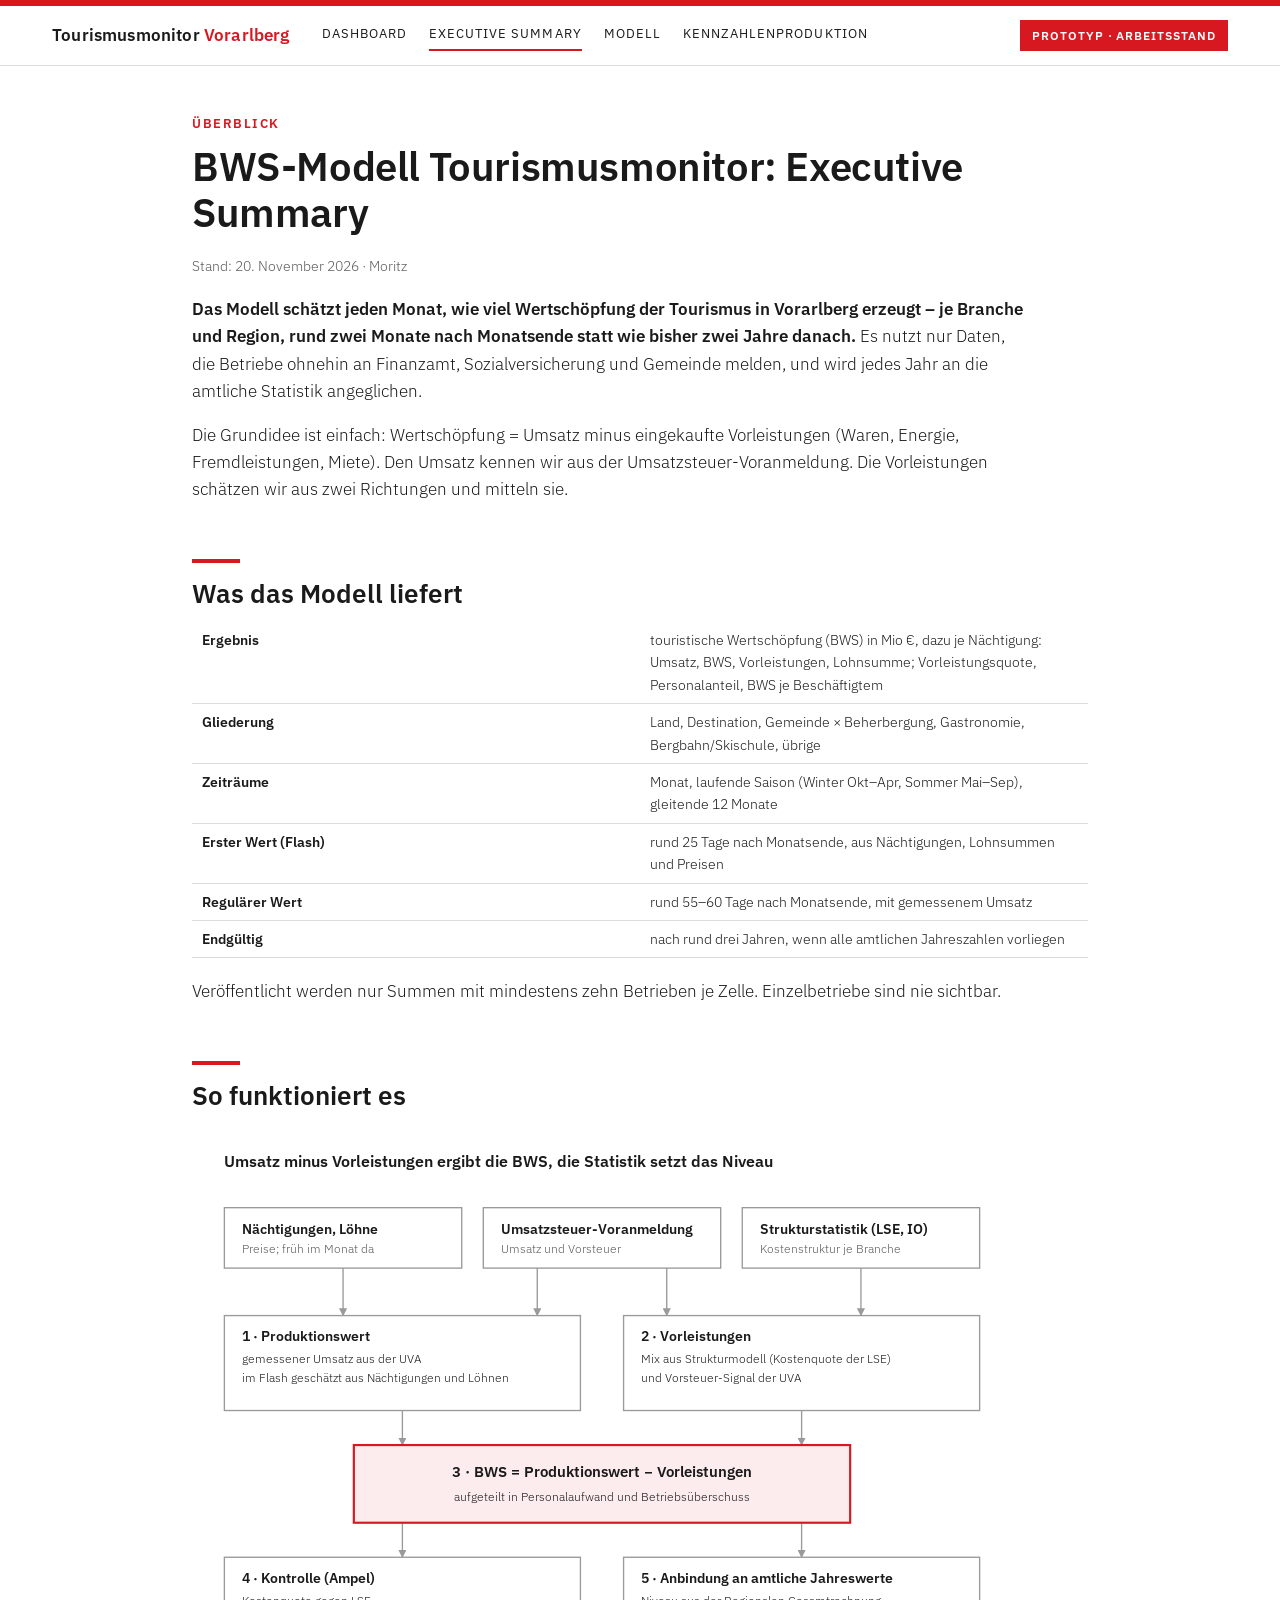
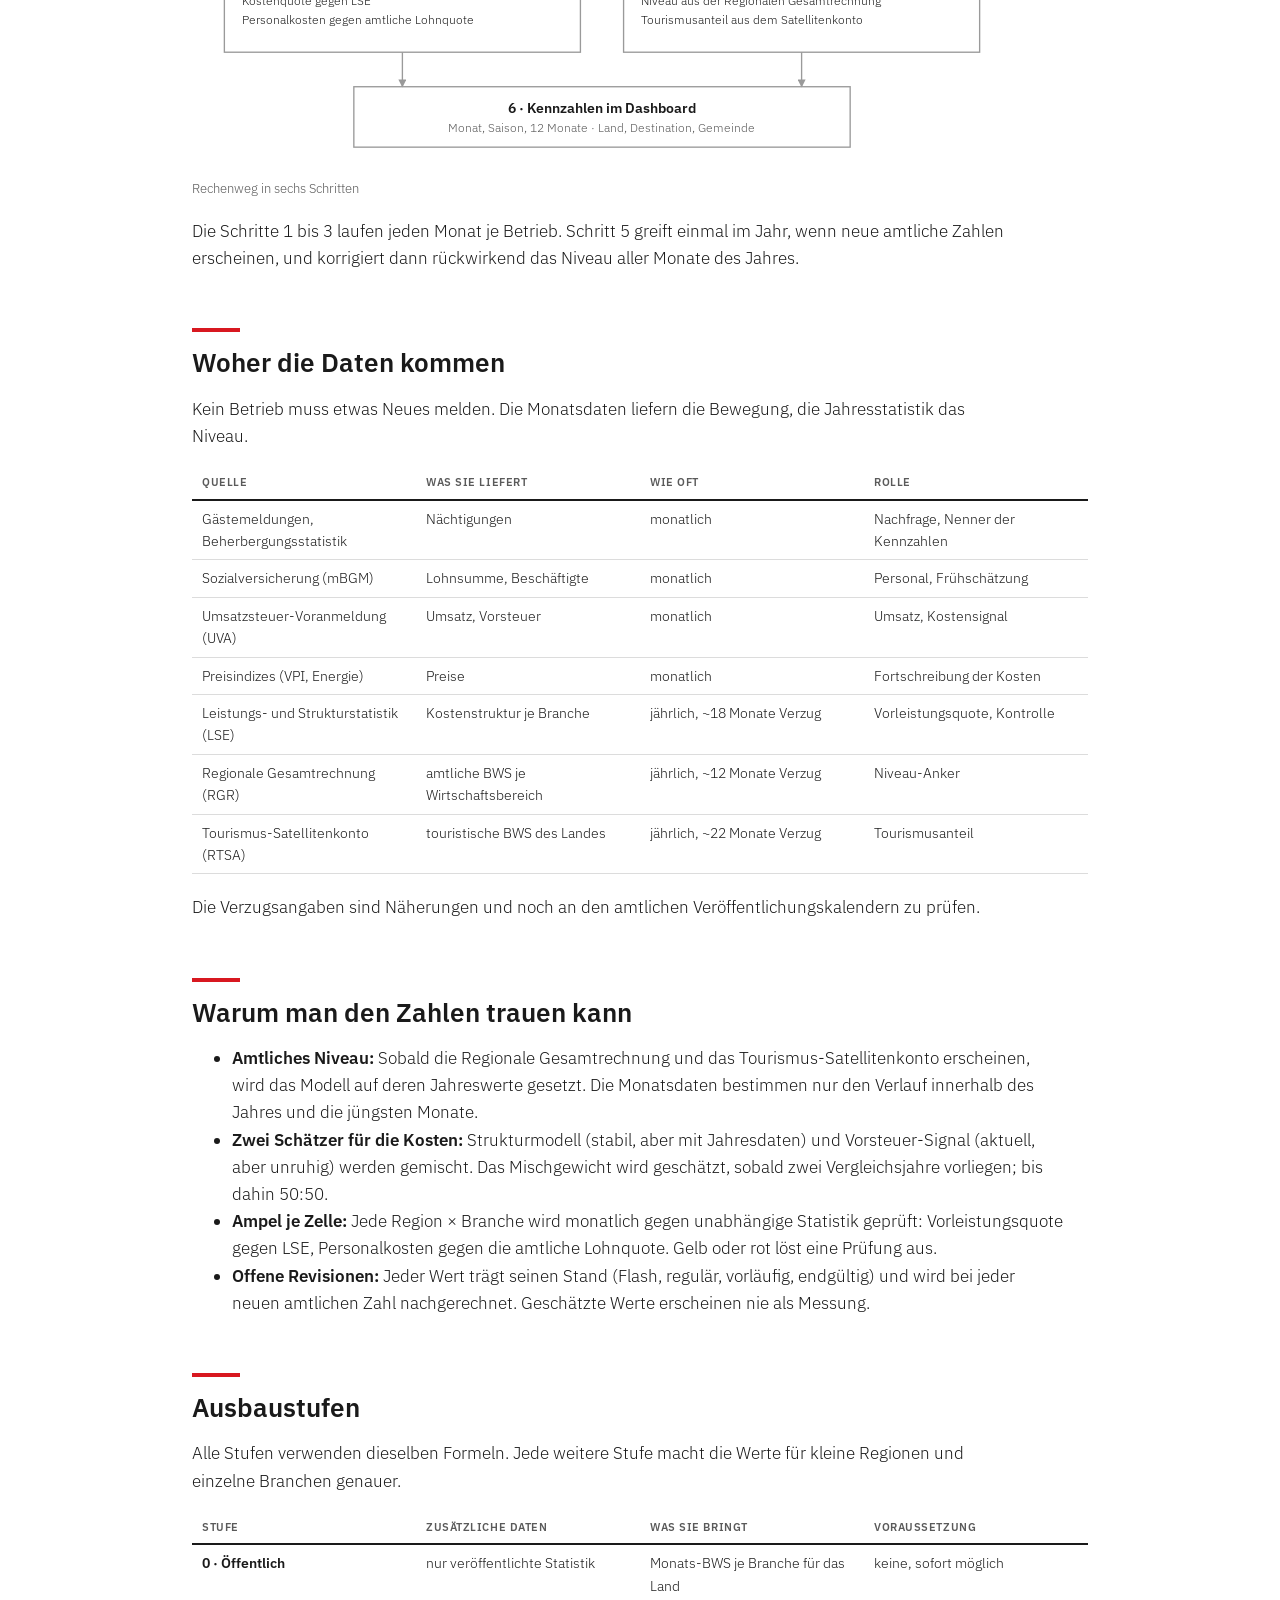
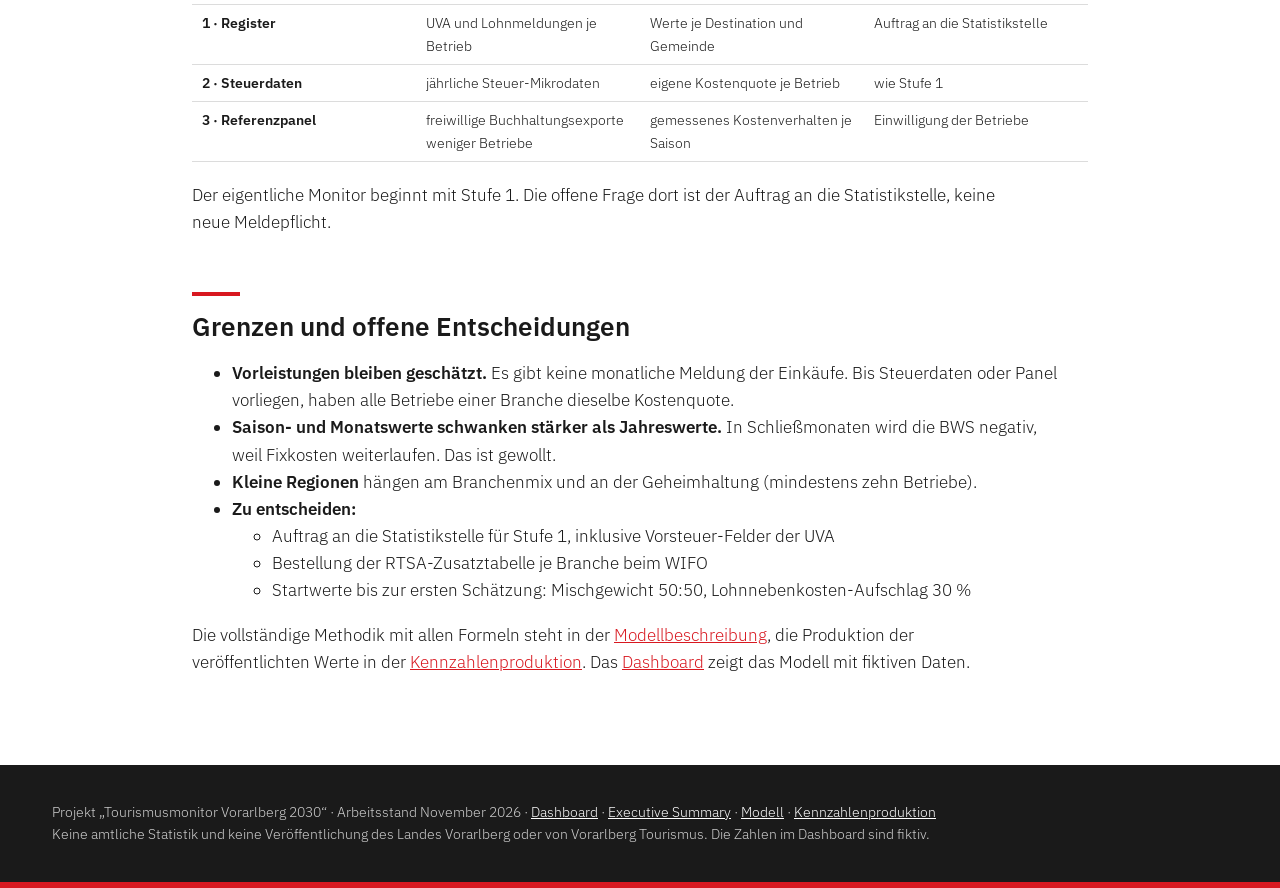
==== executive-summary.html @ c176b36c "Kombiniertes Modell im Dashboard, Unterseiten Executive Summary, Modell und Kennzahlenproduktion - R" ====
<!DOCTYPE html>
<html lang="de-AT">
<head>
<meta charset="utf-8">
<meta name="viewport" content="width=device-width, initial-scale=1">
<title>Executive Summary – Tourismusmonitor Vorarlberg</title>
<meta name="description" content="BWS-Modell Tourismusmonitor: Executive Summary">
<link rel="stylesheet" href="assets/site.css">
</head>
<body>
<div class="vh-top"></div>
<header class="vh"><div class="vh-in">
<a class="vh-name" href="index.html">Tourismusmonitor <span>Vorarlberg</span></a>
<nav class="vh-nav" aria-label="Seiten"><a href="index.html">Dashboard</a><a href="executive-summary.html" aria-current="page">Executive Summary</a><a href="modell.html">Modell</a><a href="kennzahlenproduktion.html">Kennzahlenproduktion</a></nav>
<div class="vh-proto">Prototyp · Arbeitsstand</div>
</div></header>
<div class="wrap notoc">

<main class="doc">
<p class="kicker">Überblick</p>
<h1 id="bws-modell-tourismusmonitor-executive-summary">BWS-Modell
Tourismusmonitor: Executive Summary</h1>
<p><em>Stand: 20. November 2026 · Moritz</em></p>
<p><strong>Das Modell schätzt jeden Monat, wie viel Wertschöpfung der
Tourismus in Vorarlberg erzeugt – je Branche und Region, rund zwei
Monate nach Monatsende statt wie bisher zwei Jahre danach.</strong> Es
nutzt nur Daten, die Betriebe ohnehin an Finanzamt, Sozialversicherung
und Gemeinde melden, und wird jedes Jahr an die amtliche Statistik
angeglichen.</p>
<p>Die Grundidee ist einfach: Wertschöpfung = Umsatz minus eingekaufte
Vorleistungen (Waren, Energie, Fremdleistungen, Miete). Den Umsatz
kennen wir aus der Umsatzsteuer-Voranmeldung. Die Vorleistungen schätzen
wir aus zwei Richtungen und mitteln sie.</p>
<h2 id="was-das-modell-liefert">Was das Modell liefert</h2>
<table>
<colgroup>
<col style="width: 50%" />
<col style="width: 50%" />
</colgroup>
<tbody>
<tr class="odd">
<td><strong>Ergebnis</strong></td>
<td>touristische Wertschöpfung (BWS) in Mio €, dazu je Nächtigung:
Umsatz, BWS, Vorleistungen, Lohnsumme; Vorleistungsquote,
Personalanteil, BWS je Beschäftigtem</td>
</tr>
<tr class="even">
<td><strong>Gliederung</strong></td>
<td>Land, Destination, Gemeinde × Beherbergung, Gastronomie,
Bergbahn/Skischule, übrige</td>
</tr>
<tr class="odd">
<td><strong>Zeiträume</strong></td>
<td>Monat, laufende Saison (Winter Okt–Apr, Sommer Mai–Sep), gleitende
12 Monate</td>
</tr>
<tr class="even">
<td><strong>Erster Wert (Flash)</strong></td>
<td>rund 25 Tage nach Monatsende, aus Nächtigungen, Lohnsummen und
Preisen</td>
</tr>
<tr class="odd">
<td><strong>Regulärer Wert</strong></td>
<td>rund 55–60 Tage nach Monatsende, mit gemessenem Umsatz</td>
</tr>
<tr class="even">
<td><strong>Endgültig</strong></td>
<td>nach rund drei Jahren, wenn alle amtlichen Jahreszahlen
vorliegen</td>
</tr>
</tbody>
</table>
<p>Veröffentlicht werden nur Summen mit mindestens zehn Betrieben je
Zelle. Einzelbetriebe sind nie sichtbar.</p>
<h2 id="so-funktioniert-es">So funktioniert es</h2>
<figure class="flow">
<svg class="tm-flow" viewBox="0 0 760 596" role="img" aria-label="Rechenweg in sechs Schritten: Umsatz minus Vorleistungen ergibt die BWS, die amtliche Statistik setzt das Niveau">
<defs><marker id="tmah" viewBox="0 0 10 10" refX="9" refY="5" markerWidth="6" markerHeight="6" orient="auto-start-reverse"><path d="M0 0L10 5L0 10z" fill="#9A9A9A"/></marker></defs>
<g font-family="'IBM Plex Sans',Helvetica,Arial,sans-serif" font-size="13" fill="currentColor">
<g fill="none" stroke="#9A9A9A" stroke-width="1.25" marker-end="url(#tmah)">
<path d="M140 128V172"/><path d="M320 128V172"/><path d="M440 128V172"/><path d="M620 128V172"/>
<path d="M195 260V292"/><path d="M565 260V292"/><path d="M195 364V396"/><path d="M565 364V396"/>
<path d="M195 484V516"/><path d="M565 484V516"/> </g>
<g fill="none" stroke="#9A9A9A" stroke-width="1.25">
<rect x="30" y="72" width="220" height="56"/><rect x="270" y="72" width="220" height="56"/><rect x="510" y="72" width="220" height="56"/>
<rect x="30" y="172" width="330" height="88"/><rect x="400" y="172" width="330" height="88"/>
<rect x="30" y="396" width="330" height="88"/><rect x="400" y="396" width="330" height="88"/>
<rect x="150" y="516" width="460" height="56"/> </g>
<rect x="150" y="292" width="460" height="72" fill="#D81820" fill-opacity="0.08" stroke="#D81820" stroke-width="2"/>
<text x="30" y="34" font-size="15" font-weight="600">Umsatz minus
Vorleistungen ergibt die BWS, die Statistik setzt das Niveau</text>
<text x="46" y="96" font-weight="600">Nächtigungen,
Löhne</text><text x="46" y="114" font-size="11.5" fill="#5A5A5A">Preise;
früh im Monat da</text>
<text x="286" y="96" font-weight="600">Umsatzsteuer-Voranmeldung</text><text x="286" y="114" font-size="11.5" fill="#5A5A5A">Umsatz
und Vorsteuer</text>
<text x="526" y="96" font-weight="600">Strukturstatistik (LSE,
IO)</text><text x="526" y="114" font-size="11.5" fill="#5A5A5A">Kostenstruktur
je Branche</text> <text x="46" y="196" font-weight="600">1 ·
Produktionswert</text><text x="46" y="216" font-size="11.5">gemessener
Umsatz aus der UVA</text><text x="46" y="234" font-size="11.5">im Flash
geschätzt aus Nächtigungen und Löhnen</text>
<text x="416" y="196" font-weight="600">2 ·
Vorleistungen</text><text x="416" y="216" font-size="11.5">Mix aus
Strukturmodell (Kostenquote der
LSE)</text><text x="416" y="234" font-size="11.5">und Vorsteuer-Signal
der UVA</text>
<text x="380" y="322" text-anchor="middle" font-size="14" font-weight="600">3
· BWS = Produktionswert −
Vorleistungen</text><text x="380" y="344" text-anchor="middle" font-size="11.5">aufgeteilt
in Personalaufwand und Betriebsüberschuss</text>
<text x="46" y="420" font-weight="600">4 · Kontrolle
(Ampel)</text><text x="46" y="440" font-size="11.5">Kostenquote gegen
LSE</text><text x="46" y="458" font-size="11.5">Personalkosten gegen
amtliche Lohnquote</text> <text x="416" y="420" font-weight="600">5 ·
Anbindung an amtliche
Jahreswerte</text><text x="416" y="440" font-size="11.5">Niveau aus der
Regionalen
Gesamtrechnung</text><text x="416" y="458" font-size="11.5">Tourismusanteil
aus dem Satellitenkonto</text>
<text x="380" y="540" text-anchor="middle" font-weight="600">6 ·
Kennzahlen im
Dashboard</text><text x="380" y="558" text-anchor="middle" font-size="11.5" fill="#5A5A5A">Monat,
Saison, 12 Monate · Land, Destination, Gemeinde</text> </g>
</svg>
<figcaption>
Rechenweg in sechs Schritten
</figcaption>
</figure>
<p>Die Schritte 1 bis 3 laufen jeden Monat je Betrieb. Schritt 5 greift
einmal im Jahr, wenn neue amtliche Zahlen erscheinen, und korrigiert
dann rückwirkend das Niveau aller Monate des Jahres.</p>
<h2 id="woher-die-daten-kommen">Woher die Daten kommen</h2>
<p>Kein Betrieb muss etwas Neues melden. Die Monatsdaten liefern die
Bewegung, die Jahresstatistik das Niveau.</p>
<table>
<colgroup>
<col style="width: 25%" />
<col style="width: 25%" />
<col style="width: 25%" />
<col style="width: 25%" />
</colgroup>
<thead>
<tr class="header">
<th>Quelle</th>
<th>Was sie liefert</th>
<th>Wie oft</th>
<th>Rolle</th>
</tr>
</thead>
<tbody>
<tr class="odd">
<td>Gästemeldungen, Beherbergungsstatistik</td>
<td>Nächtigungen</td>
<td>monatlich</td>
<td>Nachfrage, Nenner der Kennzahlen</td>
</tr>
<tr class="even">
<td>Sozialversicherung (mBGM)</td>
<td>Lohnsumme, Beschäftigte</td>
<td>monatlich</td>
<td>Personal, Frühschätzung</td>
</tr>
<tr class="odd">
<td>Umsatzsteuer-Voranmeldung (UVA)</td>
<td>Umsatz, Vorsteuer</td>
<td>monatlich</td>
<td>Umsatz, Kostensignal</td>
</tr>
<tr class="even">
<td>Preisindizes (VPI, Energie)</td>
<td>Preise</td>
<td>monatlich</td>
<td>Fortschreibung der Kosten</td>
</tr>
<tr class="odd">
<td>Leistungs- und Strukturstatistik (LSE)</td>
<td>Kostenstruktur je Branche</td>
<td>jährlich, ~18 Monate Verzug</td>
<td>Vorleistungsquote, Kontrolle</td>
</tr>
<tr class="even">
<td>Regionale Gesamtrechnung (RGR)</td>
<td>amtliche BWS je Wirtschaftsbereich</td>
<td>jährlich, ~12 Monate Verzug</td>
<td>Niveau-Anker</td>
</tr>
<tr class="odd">
<td>Tourismus-Satellitenkonto (RTSA)</td>
<td>touristische BWS des Landes</td>
<td>jährlich, ~22 Monate Verzug</td>
<td>Tourismusanteil</td>
</tr>
</tbody>
</table>
<p>Die Verzugsangaben sind Näherungen und noch an den amtlichen
Veröffentlichungskalendern zu prüfen.</p>
<h2 id="warum-man-den-zahlen-trauen-kann">Warum man den Zahlen trauen
kann</h2>
<ul>
<li><strong>Amtliches Niveau:</strong> Sobald die Regionale
Gesamtrechnung und das Tourismus-Satellitenkonto erscheinen, wird das
Modell auf deren Jahreswerte gesetzt. Die Monatsdaten bestimmen nur den
Verlauf innerhalb des Jahres und die jüngsten Monate.</li>
<li><strong>Zwei Schätzer für die Kosten:</strong> Strukturmodell
(stabil, aber mit Jahresdaten) und Vorsteuer-Signal (aktuell, aber
unruhig) werden gemischt. Das Mischgewicht wird geschätzt, sobald zwei
Vergleichsjahre vorliegen; bis dahin 50:50.</li>
<li><strong>Ampel je Zelle:</strong> Jede Region × Branche wird
monatlich gegen unabhängige Statistik geprüft: Vorleistungsquote gegen
LSE, Personalkosten gegen die amtliche Lohnquote. Gelb oder rot löst
eine Prüfung aus.</li>
<li><strong>Offene Revisionen:</strong> Jeder Wert trägt seinen Stand
(Flash, regulär, vorläufig, endgültig) und wird bei jeder neuen
amtlichen Zahl nachgerechnet. Geschätzte Werte erscheinen nie als
Messung.</li>
</ul>
<h2 id="ausbaustufen">Ausbaustufen</h2>
<p>Alle Stufen verwenden dieselben Formeln. Jede weitere Stufe macht die
Werte für kleine Regionen und einzelne Branchen genauer.</p>
<table>
<colgroup>
<col style="width: 25%" />
<col style="width: 25%" />
<col style="width: 25%" />
<col style="width: 25%" />
</colgroup>
<thead>
<tr class="header">
<th>Stufe</th>
<th>Zusätzliche Daten</th>
<th>Was sie bringt</th>
<th>Voraussetzung</th>
</tr>
</thead>
<tbody>
<tr class="odd">
<td><strong>0 · Öffentlich</strong></td>
<td>nur veröffentlichte Statistik</td>
<td>Monats-BWS je Branche für das Land</td>
<td>keine, sofort möglich</td>
</tr>
<tr class="even">
<td><strong>1 · Register</strong></td>
<td>UVA und Lohnmeldungen je Betrieb</td>
<td>Werte je Destination und Gemeinde</td>
<td>Auftrag an die Statistikstelle</td>
</tr>
<tr class="odd">
<td><strong>2 · Steuerdaten</strong></td>
<td>jährliche Steuer-Mikrodaten</td>
<td>eigene Kostenquote je Betrieb</td>
<td>wie Stufe 1</td>
</tr>
<tr class="even">
<td><strong>3 · Referenzpanel</strong></td>
<td>freiwillige Buchhaltungsexporte weniger Betriebe</td>
<td>gemessenes Kostenverhalten je Saison</td>
<td>Einwilligung der Betriebe</td>
</tr>
</tbody>
</table>
<p>Der eigentliche Monitor beginnt mit Stufe 1. Die offene Frage dort
ist der Auftrag an die Statistikstelle, keine neue Meldepflicht.</p>
<h2 id="grenzen-und-offene-entscheidungen">Grenzen und offene
Entscheidungen</h2>
<ul>
<li><strong>Vorleistungen bleiben geschätzt.</strong> Es gibt keine
monatliche Meldung der Einkäufe. Bis Steuerdaten oder Panel vorliegen,
haben alle Betriebe einer Branche dieselbe Kostenquote.</li>
<li><strong>Saison- und Monatswerte schwanken stärker als
Jahreswerte.</strong> In Schließmonaten wird die BWS negativ, weil
Fixkosten weiterlaufen. Das ist gewollt.</li>
<li><strong>Kleine Regionen</strong> hängen am Branchenmix und an der
Geheimhaltung (mindestens zehn Betriebe).</li>
<li><strong>Zu entscheiden:</strong>
<ul>
<li>Auftrag an die Statistikstelle für Stufe 1, inklusive
Vorsteuer-Felder der UVA</li>
<li>Bestellung der RTSA-Zusatztabelle je Branche beim WIFO</li>
<li>Startwerte bis zur ersten Schätzung: Mischgewicht 50:50,
Lohnnebenkosten-Aufschlag 30 %</li>
</ul></li>
</ul>
<p>Die vollständige Methodik mit allen Formeln steht in der <a
href="modell.html">Modellbeschreibung</a>, die Produktion der
veröffentlichten Werte in der <a
href="kennzahlenproduktion.html">Kennzahlenproduktion</a>. Das <a
href="index.html">Dashboard</a> zeigt das Modell mit fiktiven Daten.</p>

</main>
</div>
<footer class="vf"><div class="vf-in">Projekt „Tourismusmonitor Vorarlberg 2030“ · Arbeitsstand November 2026 · <a href="index.html">Dashboard</a> · <a href="executive-summary.html">Executive Summary</a> · <a href="modell.html">Modell</a> · <a href="kennzahlenproduktion.html">Kennzahlenproduktion</a><br>Keine amtliche Statistik und keine Veröffentlichung des Landes Vorarlberg oder von Vorarlberg Tourismus. Die Zahlen im Dashboard sind fiktiv.</div><div class="vf-bar"></div></footer>
</body>
</html>
---- assets/site.css ----
@font-face{font-family:'IBM Plex Sans';font-style:normal;font-weight:300;font-display:swap;src:url(fonts/ibm-plex-sans-300.woff2) format('woff2')}
@font-face{font-family:'IBM Plex Sans';font-style:normal;font-weight:400;font-display:swap;src:url(fonts/ibm-plex-sans-400.woff2) format('woff2')}
@font-face{font-family:'IBM Plex Sans';font-style:normal;font-weight:600;font-display:swap;src:url(fonts/ibm-plex-sans-600.woff2) format('woff2')}
:root{--red:#D81820;--red-dark:#820E13;--ink:#1A1A1A;--grey:#5A5A5A;--line:#DCDCDC;--panel:#F4F4F4}
*{box-sizing:border-box}
html{scroll-behavior:smooth;scroll-padding-top:90px}
body{margin:0;background:#fff;color:var(--ink);font:300 17px/1.6 'IBM Plex Sans',Helvetica,Arial,sans-serif;-webkit-font-smoothing:antialiased}
a{color:var(--red)}
.vh-top{height:6px;background:var(--red)}
.vh{position:sticky;top:0;z-index:20;background:#fff;border-bottom:1px solid var(--line)}
.vh-in{max-width:1240px;margin:0 auto;padding:14px 32px;display:flex;align-items:center;gap:32px;flex-wrap:wrap}
.vh-name{font-weight:600;font-size:17px;letter-spacing:.01em;white-space:nowrap;color:var(--ink);text-decoration:none}
.vh-name span{color:var(--red)}
.vh-nav{display:flex;gap:22px;flex-wrap:wrap;font-size:13px;text-transform:uppercase;letter-spacing:.08em}
.vh-nav a{text-decoration:none;font-weight:400;padding:4px 0;border-bottom:2px solid transparent;color:var(--ink)}
.vh-nav a:hover,.vh-nav a[aria-current]{border-bottom-color:var(--red)}
.vh-proto{margin-left:auto;background:var(--red);color:#fff;font-size:12px;text-transform:uppercase;letter-spacing:.08em;padding:6px 12px;font-weight:600}
.wrap{max-width:1240px;margin:0 auto;padding:48px 32px 0;display:grid;grid-template-columns:260px minmax(0,1fr);gap:56px}
.wrap.notoc{grid-template-columns:minmax(0,1fr);max-width:960px}
nav.toc{position:sticky;top:90px;align-self:start;max-height:calc(100vh - 110px);overflow:auto;font-size:13px;line-height:1.45;border-left:3px solid var(--red);padding-left:16px}
nav.toc p{margin:0 0 8px;text-transform:uppercase;letter-spacing:.1em;font-size:12px;font-weight:600;color:var(--grey)}
nav.toc ul{list-style:none;margin:0;padding:0}
nav.toc ul ul{padding-left:12px;margin:2px 0 6px}
nav.toc li{margin:3px 0}
nav.toc a{color:var(--ink);text-decoration:none}
nav.toc a:hover{color:var(--red)}
main.doc{min-width:0}
.kicker{color:var(--red);text-transform:uppercase;letter-spacing:.12em;font-size:13px;font-weight:600;margin:0 0 8px}
h1{font-weight:600;font-size:40px;line-height:1.15;letter-spacing:-.01em;margin:0 0 12px}
h1+p em{color:var(--grey);font-style:normal;font-size:14px}
h2{font-weight:600;font-size:26px;line-height:1.25;margin:56px 0 12px;position:relative;padding-top:18px}
h2::before{content:"";position:absolute;top:0;left:0;width:48px;height:4px;background:var(--red)}
h3{font-weight:600;font-size:19px;margin:32px 0 8px}
p,li{max-width:52rem}
strong{font-weight:600}
table{border-collapse:collapse;width:100%;font-size:14px;margin:12px 0 20px;display:block;overflow-x:auto}
th,td{padding:7px 10px;border-bottom:1px solid var(--line);text-align:left;vertical-align:top}
th{text-transform:uppercase;letter-spacing:.05em;font-size:11px;font-weight:600;color:var(--grey);border-bottom:2px solid var(--ink)}
tbody tr:hover{background:#FAFAFA}
.eq{position:relative;margin:14px 0 18px;padding:10px 64px 10px 16px;background:var(--panel);border-left:3px solid var(--red);overflow-x:auto}
.eq p{margin:0;max-width:none}
.eqno{position:absolute;right:14px;top:50%;transform:translateY(-50%);font-size:13px;color:var(--grey)}
math[display=block]{font-size:1.08em}
math{font-family:'STIX Two Math','Cambria Math','Latin Modern Math',serif}
figure{margin:18px 0}
figure img{max-width:100%;height:auto}
figure.flow svg{width:100%;max-width:820px;height:auto;display:block}
figcaption{font-size:13px;color:var(--grey);margin-top:6px}
.vf{margin-top:72px;background:var(--ink);color:#fff}
.vf-in{max-width:1240px;margin:0 auto;padding:36px 32px;font-size:14px;color:#CFCFCF}
.vf-in a{color:#fff}
.vf-bar{height:6px;background:var(--red)}
@media (max-width:980px){.wrap{grid-template-columns:1fr;gap:16px}nav.toc{position:static;max-height:none}}
@media (max-width:760px){.vh-in{padding:12px 18px;gap:14px}.wrap{padding:28px 18px 0}h1{font-size:30px}.vh-proto{margin-left:0}.vh{position:static}.vh-nav{flex-wrap:nowrap;overflow-x:auto;width:100%}}
@media print{.vh,.vf,nav.toc{display:none}.wrap{display:block}}
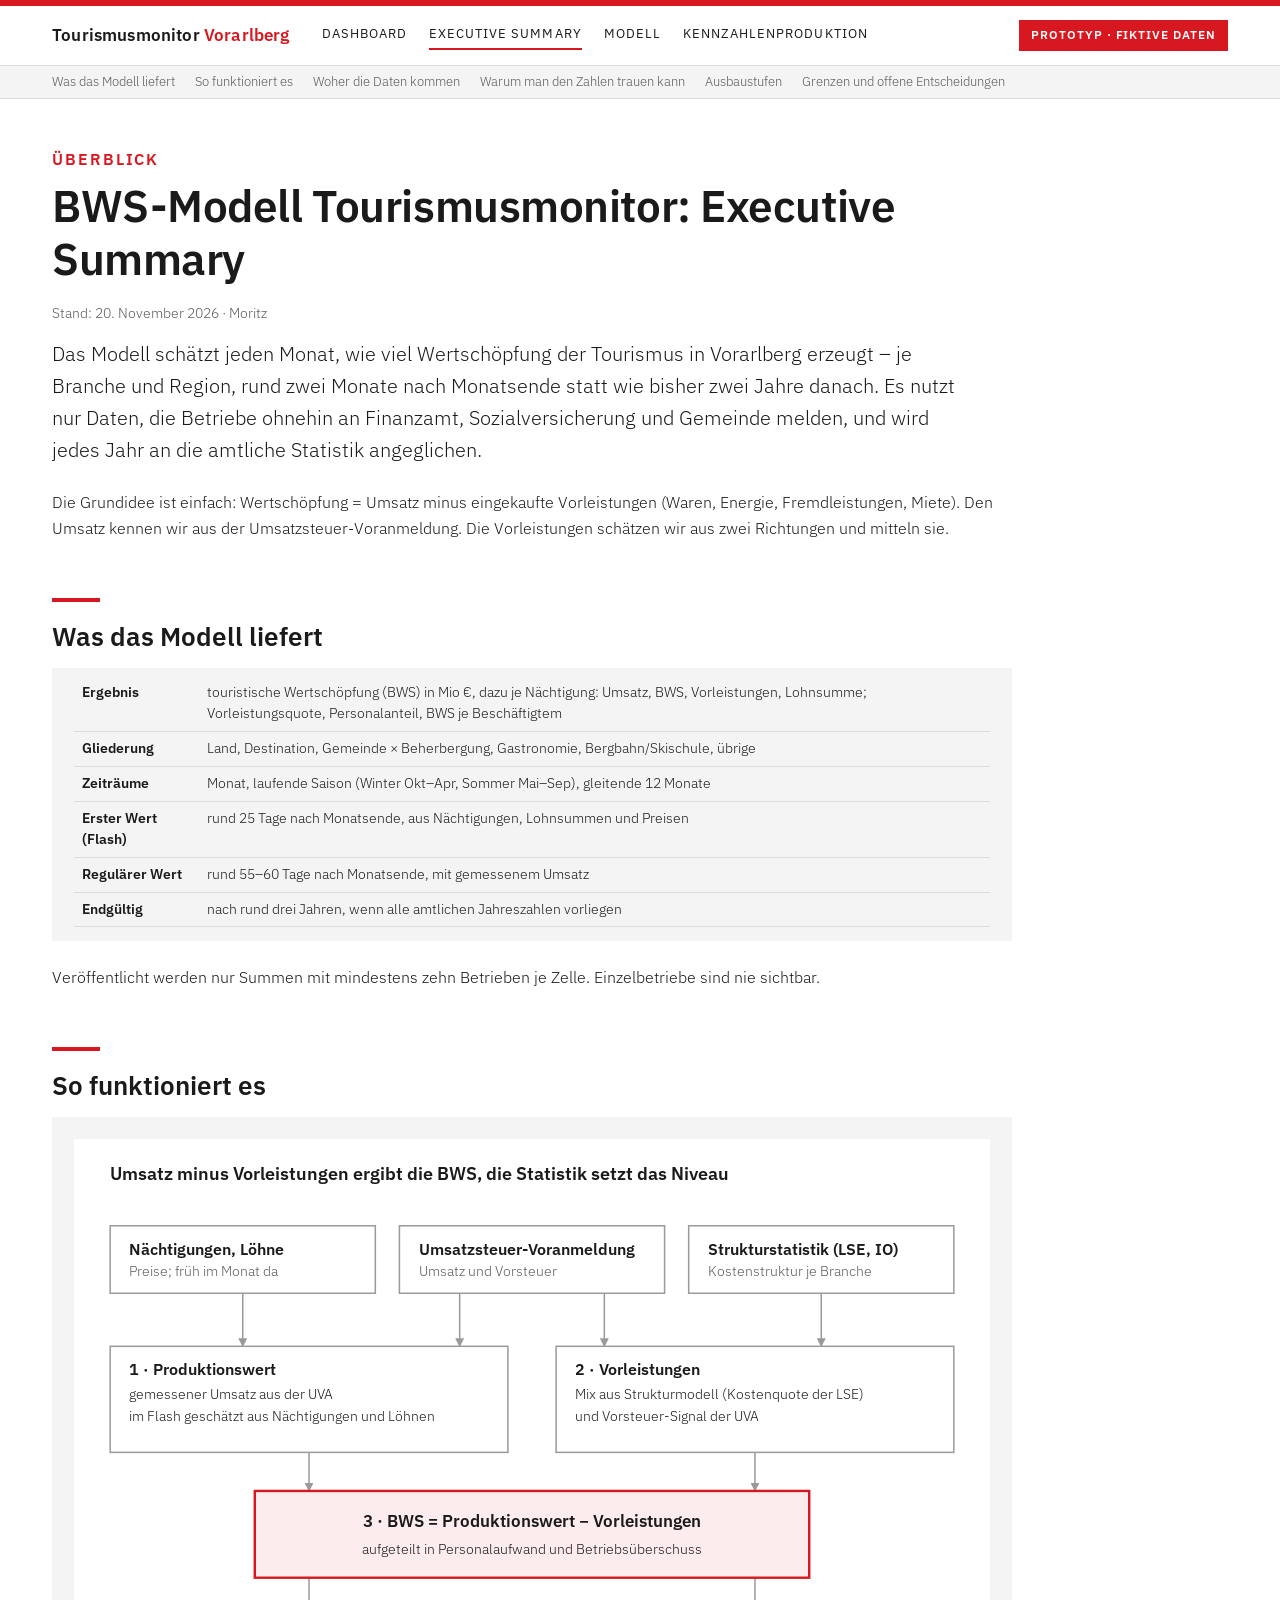
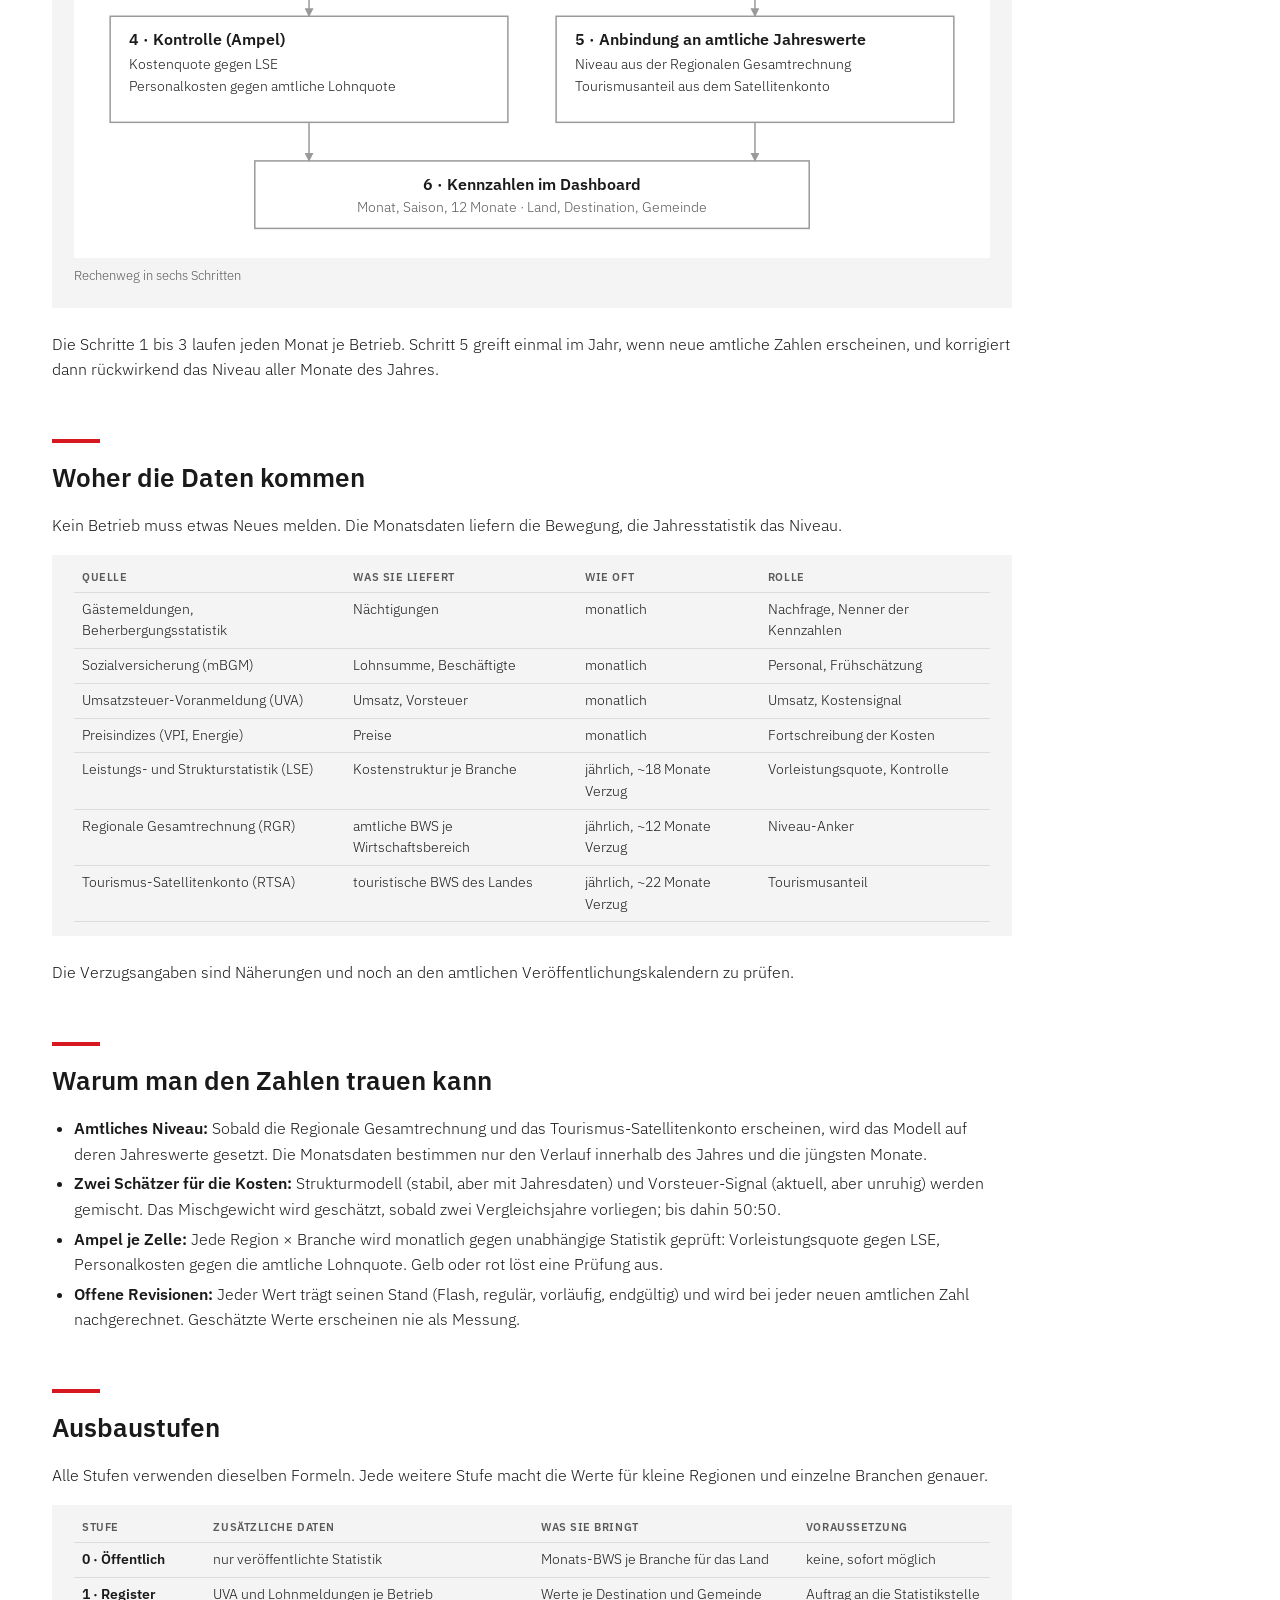
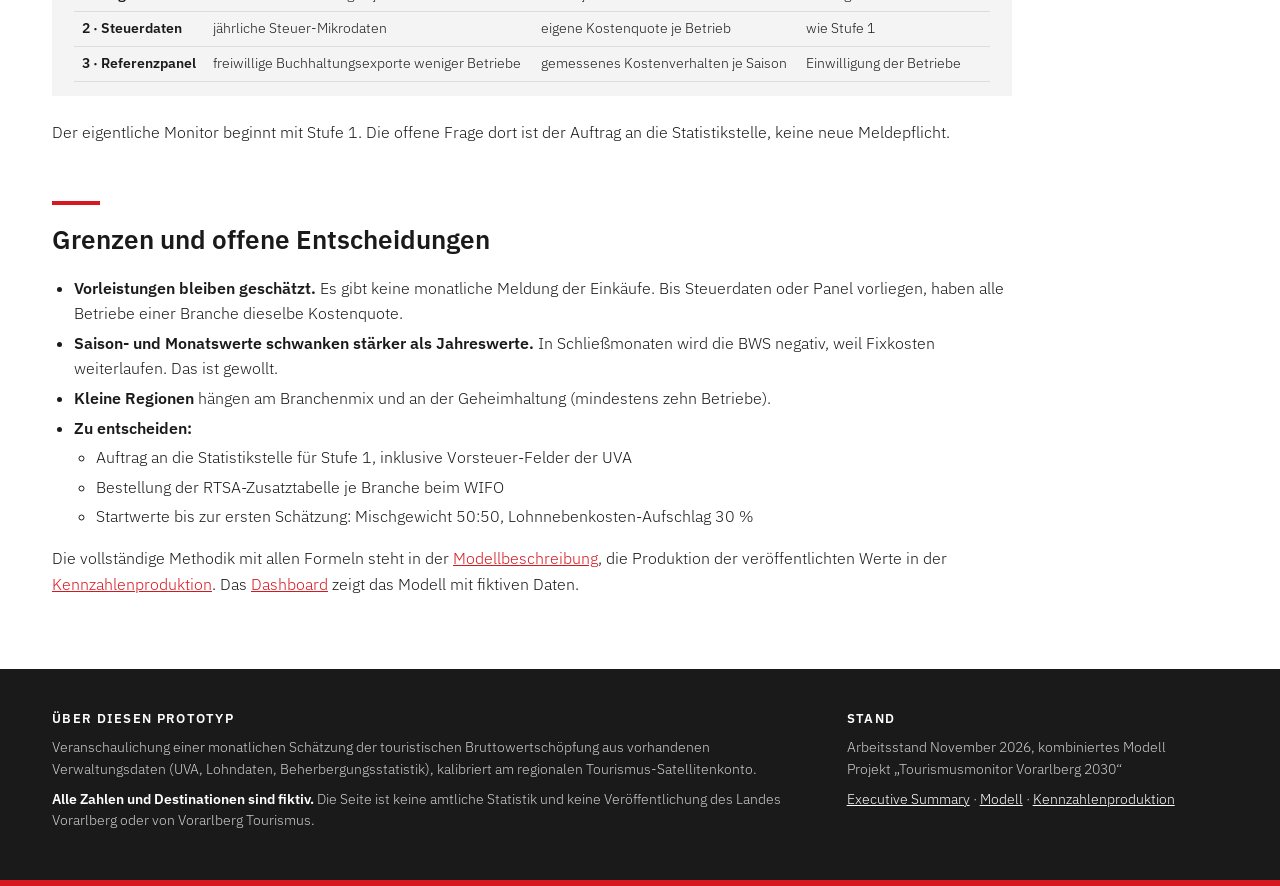
==== commit 32c45837: "Unterseiten im Erscheinungsbild des Dashboards - site.css wird aus den Stilregeln des Dashboards erz" ====
--- a/executive-summary.html
+++ b/executive-summary.html
@@ -3,27 +3,32 @@
 <head>
 <meta charset="utf-8">
 <meta name="viewport" content="width=device-width, initial-scale=1">
-<title>Executive Summary – Tourismusmonitor Vorarlberg</title>
+<title>Tourismusmonitor Vorarlberg – Executive Summary</title>
 <meta name="description" content="BWS-Modell Tourismusmonitor: Executive Summary">
 <link rel="stylesheet" href="assets/site.css">
 </head>
 <body>
 <div class="vh-top"></div>
-<header class="vh"><div class="vh-in">
-<a class="vh-name" href="index.html">Tourismusmonitor <span>Vorarlberg</span></a>
-<nav class="vh-nav" aria-label="Seiten"><a href="index.html">Dashboard</a><a href="executive-summary.html" aria-current="page">Executive Summary</a><a href="modell.html">Modell</a><a href="kennzahlenproduktion.html">Kennzahlenproduktion</a></nav>
-<div class="vh-proto">Prototyp · Arbeitsstand</div>
-</div></header>
-<div class="wrap notoc">
-
-<main class="doc">
-<p class="kicker">Überblick</p>
-<h1 id="bws-modell-tourismusmonitor-executive-summary">BWS-Modell
-Tourismusmonitor: Executive Summary</h1>
-<p><em>Stand: 20. November 2026 · Moritz</em></p>
-<p><strong>Das Modell schätzt jeden Monat, wie viel Wertschöpfung der
+<header class="vh">
+  <div class="vh-in">
+    <div class="vh-name">Tourismusmonitor <span>Vorarlberg</span></div>
+    <nav class="vh-nav" aria-label="Seiten">
+      <a href="index.html">Dashboard</a><a href="executive-summary.html" aria-current="page">Executive Summary</a><a href="modell.html">Modell</a><a href="kennzahlenproduktion.html">Kennzahlenproduktion</a>
+    </nav>
+    <div class="vh-proto">Prototyp · fiktive Daten</div>
+  </div>
+  <nav class="vh-sub" aria-label="Auf dieser Seite"><div class="vh-sub-in"><a href="#was-das-modell-liefert">Was das Modell liefert</a><a href="#so-funktioniert-es">So funktioniert es</a><a href="#woher-die-daten-kommen">Woher die Daten kommen</a><a href="#warum-man-den-zahlen-trauen-kann">Warum man den Zahlen trauen
+kann</a><a href="#ausbaustufen">Ausbaustufen</a><a href="#grenzen-und-offene-entscheidungen">Grenzen und offene
+Entscheidungen</a></div></nav>
+</header>
+<main class="page">
+<div class="tm tm-doc">
+  <p class="tm-kicker">Überblick</p>
+  <h1 class="tm-title">BWS-Modell Tourismusmonitor: Executive Summary</h1>
+<p class="tm-note">Stand: 20. November 2026 · Moritz</p>
+<p class="tm-lead">Das Modell schätzt jeden Monat, wie viel Wertschöpfung der
 Tourismus in Vorarlberg erzeugt – je Branche und Region, rund zwei
-Monate nach Monatsende statt wie bisher zwei Jahre danach.</strong> Es
+Monate nach Monatsende statt wie bisher zwei Jahre danach. Es
 nutzt nur Daten, die Betriebe ohnehin an Finanzamt, Sozialversicherung
 und Gemeinde melden, und wird jedes Jahr an die amtliche Statistik
 angeglichen.</p>
@@ -31,12 +36,9 @@
 Vorleistungen (Waren, Energie, Fremdleistungen, Miete). Den Umsatz
 kennen wir aus der Umsatzsteuer-Voranmeldung. Die Vorleistungen schätzen
 wir aus zwei Richtungen und mitteln sie.</p>
-<h2 id="was-das-modell-liefert">Was das Modell liefert</h2>
-<table>
-<colgroup>
-<col style="width: 50%" />
-<col style="width: 50%" />
-</colgroup>
+<h2 class="tm-h2" id="was-das-modell-liefert">Was das Modell liefert</h2>
+<div class="tm-card tm-tblwrap"><table class="tm-tbl">
+
 <tbody>
 <tr class="odd">
 <td><strong>Ergebnis</strong></td>
@@ -69,58 +71,58 @@
 vorliegen</td>
 </tr>
 </tbody>
-</table>
+</table></div>
 <p>Veröffentlicht werden nur Summen mit mindestens zehn Betrieben je
 Zelle. Einzelbetriebe sind nie sichtbar.</p>
-<h2 id="so-funktioniert-es">So funktioniert es</h2>
+<h2 class="tm-h2" id="so-funktioniert-es">So funktioniert es</h2>
 <figure class="flow">
-<svg class="tm-flow" viewBox="0 0 760 596" role="img" aria-label="Rechenweg in sechs Schritten: Umsatz minus Vorleistungen ergibt die BWS, die amtliche Statistik setzt das Niveau">
-<defs><marker id="tmah" viewBox="0 0 10 10" refX="9" refY="5" markerWidth="6" markerHeight="6" orient="auto-start-reverse"><path d="M0 0L10 5L0 10z" fill="#9A9A9A"/></marker></defs>
-<g font-family="'IBM Plex Sans',Helvetica,Arial,sans-serif" font-size="13" fill="currentColor">
-<g fill="none" stroke="#9A9A9A" stroke-width="1.25" marker-end="url(#tmah)">
-<path d="M140 128V172"/><path d="M320 128V172"/><path d="M440 128V172"/><path d="M620 128V172"/>
-<path d="M195 260V292"/><path d="M565 260V292"/><path d="M195 364V396"/><path d="M565 364V396"/>
-<path d="M195 484V516"/><path d="M565 484V516"/> </g>
+<svg aria-label="Rechenweg in sechs Schritten: Umsatz minus Vorleistungen ergibt die BWS, die amtliche Statistik setzt das Niveau" class="tm-flow" role="img" viewbox="0 0 760 596">
+<defs><marker id="tmah" markerheight="6" markerwidth="6" orient="auto-start-reverse" refx="9" refy="5" viewbox="0 0 10 10"><path d="M0 0L10 5L0 10z" fill="#9A9A9A"></path></marker></defs>
+<g fill="currentColor" font-family="'IBM Plex Sans',Helvetica,Arial,sans-serif" font-size="13">
+<g fill="none" marker-end="url(#tmah)" stroke="#9A9A9A" stroke-width="1.25">
+<path d="M140 128V172"></path><path d="M320 128V172"></path><path d="M440 128V172"></path><path d="M620 128V172"></path>
+<path d="M195 260V292"></path><path d="M565 260V292"></path><path d="M195 364V396"></path><path d="M565 364V396"></path>
+<path d="M195 484V516"></path><path d="M565 484V516"></path> </g>
 <g fill="none" stroke="#9A9A9A" stroke-width="1.25">
-<rect x="30" y="72" width="220" height="56"/><rect x="270" y="72" width="220" height="56"/><rect x="510" y="72" width="220" height="56"/>
-<rect x="30" y="172" width="330" height="88"/><rect x="400" y="172" width="330" height="88"/>
-<rect x="30" y="396" width="330" height="88"/><rect x="400" y="396" width="330" height="88"/>
-<rect x="150" y="516" width="460" height="56"/> </g>
-<rect x="150" y="292" width="460" height="72" fill="#D81820" fill-opacity="0.08" stroke="#D81820" stroke-width="2"/>
-<text x="30" y="34" font-size="15" font-weight="600">Umsatz minus
+<rect height="56" width="220" x="30" y="72"></rect><rect height="56" width="220" x="270" y="72"></rect><rect height="56" width="220" x="510" y="72"></rect>
+<rect height="88" width="330" x="30" y="172"></rect><rect height="88" width="330" x="400" y="172"></rect>
+<rect height="88" width="330" x="30" y="396"></rect><rect height="88" width="330" x="400" y="396"></rect>
+<rect height="56" width="460" x="150" y="516"></rect> </g>
+<rect fill="#D81820" fill-opacity="0.08" height="72" stroke="#D81820" stroke-width="2" width="460" x="150" y="292"></rect>
+<text font-size="15" font-weight="600" x="30" y="34">Umsatz minus
 Vorleistungen ergibt die BWS, die Statistik setzt das Niveau</text>
-<text x="46" y="96" font-weight="600">Nächtigungen,
-Löhne</text><text x="46" y="114" font-size="11.5" fill="#5A5A5A">Preise;
+<text font-weight="600" x="46" y="96">Nächtigungen,
+Löhne</text><text fill="#5A5A5A" font-size="11.5" x="46" y="114">Preise;
 früh im Monat da</text>
-<text x="286" y="96" font-weight="600">Umsatzsteuer-Voranmeldung</text><text x="286" y="114" font-size="11.5" fill="#5A5A5A">Umsatz
+<text font-weight="600" x="286" y="96">Umsatzsteuer-Voranmeldung</text><text fill="#5A5A5A" font-size="11.5" x="286" y="114">Umsatz
 und Vorsteuer</text>
-<text x="526" y="96" font-weight="600">Strukturstatistik (LSE,
-IO)</text><text x="526" y="114" font-size="11.5" fill="#5A5A5A">Kostenstruktur
-je Branche</text> <text x="46" y="196" font-weight="600">1 ·
-Produktionswert</text><text x="46" y="216" font-size="11.5">gemessener
-Umsatz aus der UVA</text><text x="46" y="234" font-size="11.5">im Flash
+<text font-weight="600" x="526" y="96">Strukturstatistik (LSE,
+IO)</text><text fill="#5A5A5A" font-size="11.5" x="526" y="114">Kostenstruktur
+je Branche</text> <text font-weight="600" x="46" y="196">1 ·
+Produktionswert</text><text font-size="11.5" x="46" y="216">gemessener
+Umsatz aus der UVA</text><text font-size="11.5" x="46" y="234">im Flash
 geschätzt aus Nächtigungen und Löhnen</text>
-<text x="416" y="196" font-weight="600">2 ·
-Vorleistungen</text><text x="416" y="216" font-size="11.5">Mix aus
+<text font-weight="600" x="416" y="196">2 ·
+Vorleistungen</text><text font-size="11.5" x="416" y="216">Mix aus
 Strukturmodell (Kostenquote der
-LSE)</text><text x="416" y="234" font-size="11.5">und Vorsteuer-Signal
+LSE)</text><text font-size="11.5" x="416" y="234">und Vorsteuer-Signal
 der UVA</text>
-<text x="380" y="322" text-anchor="middle" font-size="14" font-weight="600">3
+<text font-size="14" font-weight="600" text-anchor="middle" x="380" y="322">3
 · BWS = Produktionswert −
-Vorleistungen</text><text x="380" y="344" text-anchor="middle" font-size="11.5">aufgeteilt
+Vorleistungen</text><text font-size="11.5" text-anchor="middle" x="380" y="344">aufgeteilt
 in Personalaufwand und Betriebsüberschuss</text>
-<text x="46" y="420" font-weight="600">4 · Kontrolle
-(Ampel)</text><text x="46" y="440" font-size="11.5">Kostenquote gegen
-LSE</text><text x="46" y="458" font-size="11.5">Personalkosten gegen
-amtliche Lohnquote</text> <text x="416" y="420" font-weight="600">5 ·
+<text font-weight="600" x="46" y="420">4 · Kontrolle
+(Ampel)</text><text font-size="11.5" x="46" y="440">Kostenquote gegen
+LSE</text><text font-size="11.5" x="46" y="458">Personalkosten gegen
+amtliche Lohnquote</text> <text font-weight="600" x="416" y="420">5 ·
 Anbindung an amtliche
-Jahreswerte</text><text x="416" y="440" font-size="11.5">Niveau aus der
+Jahreswerte</text><text font-size="11.5" x="416" y="440">Niveau aus der
 Regionalen
-Gesamtrechnung</text><text x="416" y="458" font-size="11.5">Tourismusanteil
+Gesamtrechnung</text><text font-size="11.5" x="416" y="458">Tourismusanteil
 aus dem Satellitenkonto</text>
-<text x="380" y="540" text-anchor="middle" font-weight="600">6 ·
+<text font-weight="600" text-anchor="middle" x="380" y="540">6 ·
 Kennzahlen im
-Dashboard</text><text x="380" y="558" text-anchor="middle" font-size="11.5" fill="#5A5A5A">Monat,
+Dashboard</text><text fill="#5A5A5A" font-size="11.5" text-anchor="middle" x="380" y="558">Monat,
 Saison, 12 Monate · Land, Destination, Gemeinde</text> </g>
 </svg>
 <figcaption>
@@ -130,16 +132,11 @@
 <p>Die Schritte 1 bis 3 laufen jeden Monat je Betrieb. Schritt 5 greift
 einmal im Jahr, wenn neue amtliche Zahlen erscheinen, und korrigiert
 dann rückwirkend das Niveau aller Monate des Jahres.</p>
-<h2 id="woher-die-daten-kommen">Woher die Daten kommen</h2>
+<h2 class="tm-h2" id="woher-die-daten-kommen">Woher die Daten kommen</h2>
 <p>Kein Betrieb muss etwas Neues melden. Die Monatsdaten liefern die
 Bewegung, die Jahresstatistik das Niveau.</p>
-<table>
-<colgroup>
-<col style="width: 25%" />
-<col style="width: 25%" />
-<col style="width: 25%" />
-<col style="width: 25%" />
-</colgroup>
+<div class="tm-card tm-tblwrap"><table class="tm-tbl">
+
 <thead>
 <tr class="header">
 <th>Quelle</th>
@@ -192,10 +189,10 @@
 <td>Tourismusanteil</td>
 </tr>
 </tbody>
-</table>
+</table></div>
 <p>Die Verzugsangaben sind Näherungen und noch an den amtlichen
 Veröffentlichungskalendern zu prüfen.</p>
-<h2 id="warum-man-den-zahlen-trauen-kann">Warum man den Zahlen trauen
+<h2 class="tm-h2" id="warum-man-den-zahlen-trauen-kann">Warum man den Zahlen trauen
 kann</h2>
 <ul>
 <li><strong>Amtliches Niveau:</strong> Sobald die Regionale
@@ -215,16 +212,11 @@
 amtlichen Zahl nachgerechnet. Geschätzte Werte erscheinen nie als
 Messung.</li>
 </ul>
-<h2 id="ausbaustufen">Ausbaustufen</h2>
+<h2 class="tm-h2" id="ausbaustufen">Ausbaustufen</h2>
 <p>Alle Stufen verwenden dieselben Formeln. Jede weitere Stufe macht die
 Werte für kleine Regionen und einzelne Branchen genauer.</p>
-<table>
-<colgroup>
-<col style="width: 25%" />
-<col style="width: 25%" />
-<col style="width: 25%" />
-<col style="width: 25%" />
-</colgroup>
+<div class="tm-card tm-tblwrap"><table class="tm-tbl">
+
 <thead>
 <tr class="header">
 <th>Stufe</th>
@@ -259,10 +251,10 @@
 <td>Einwilligung der Betriebe</td>
 </tr>
 </tbody>
-</table>
+</table></div>
 <p>Der eigentliche Monitor beginnt mit Stufe 1. Die offene Frage dort
 ist der Auftrag an die Statistikstelle, keine neue Meldepflicht.</p>
-<h2 id="grenzen-und-offene-entscheidungen">Grenzen und offene
+<h2 class="tm-h2" id="grenzen-und-offene-entscheidungen">Grenzen und offene
 Entscheidungen</h2>
 <ul>
 <li><strong>Vorleistungen bleiben geschätzt.</strong> Es gibt keine
@@ -282,14 +274,25 @@
 Lohnnebenkosten-Aufschlag 30 %</li>
 </ul></li>
 </ul>
-<p>Die vollständige Methodik mit allen Formeln steht in der <a
-href="modell.html">Modellbeschreibung</a>, die Produktion der
-veröffentlichten Werte in der <a
-href="kennzahlenproduktion.html">Kennzahlenproduktion</a>. Das <a
-href="index.html">Dashboard</a> zeigt das Modell mit fiktiven Daten.</p>
-
+<p>Die vollständige Methodik mit allen Formeln steht in der <a href="modell.html">Modellbeschreibung</a>, die Produktion der
+veröffentlichten Werte in der <a href="kennzahlenproduktion.html">Kennzahlenproduktion</a>. Das <a href="index.html">Dashboard</a> zeigt das Modell mit fiktiven Daten.</p>
+
+</div>
 </main>
-</div>
-<footer class="vf"><div class="vf-in">Projekt „Tourismusmonitor Vorarlberg 2030“ · Arbeitsstand November 2026 · <a href="index.html">Dashboard</a> · <a href="executive-summary.html">Executive Summary</a> · <a href="modell.html">Modell</a> · <a href="kennzahlenproduktion.html">Kennzahlenproduktion</a><br>Keine amtliche Statistik und keine Veröffentlichung des Landes Vorarlberg oder von Vorarlberg Tourismus. Die Zahlen im Dashboard sind fiktiv.</div><div class="vf-bar"></div></footer>
+<footer class="vf">
+  <div class="vf-in">
+    <div>
+      <h4>Über diesen Prototyp</h4>
+      <p>Veranschaulichung einer monatlichen Schätzung der touristischen Bruttowertschöpfung aus vorhandenen Verwaltungsdaten (UVA, Lohndaten, Beherbergungsstatistik), kalibriert am regionalen Tourismus-Satellitenkonto.</p>
+      <p><strong style="color:#fff">Alle Zahlen und Destinationen sind fiktiv.</strong> Die Seite ist keine amtliche Statistik und keine Veröffentlichung des Landes Vorarlberg oder von Vorarlberg Tourismus.</p>
+    </div>
+    <div>
+      <h4>Stand</h4>
+      <p>Arbeitsstand November 2026, kombiniertes Modell<br>Projekt „Tourismusmonitor Vorarlberg 2030“</p>
+      <p><a href="executive-summary.html" style="color:#fff">Executive Summary</a> · <a href="modell.html" style="color:#fff">Modell</a> · <a href="kennzahlenproduktion.html" style="color:#fff">Kennzahlenproduktion</a></p>
+    </div>
+  </div>
+  <div class="vf-bar"></div>
+</footer>
 </body>
 </html>
--- a/assets/site.css
+++ b/assets/site.css
@@ -1,55 +1,139 @@
-@font-face{font-family:'IBM Plex Sans';font-style:normal;font-weight:300;font-display:swap;src:url(fonts/ibm-plex-sans-300.woff2) format('woff2')}
-@font-face{font-family:'IBM Plex Sans';font-style:normal;font-weight:400;font-display:swap;src:url(fonts/ibm-plex-sans-400.woff2) format('woff2')}
-@font-face{font-family:'IBM Plex Sans';font-style:normal;font-weight:600;font-display:swap;src:url(fonts/ibm-plex-sans-600.woff2) format('woff2')}
-:root{--red:#D81820;--red-dark:#820E13;--ink:#1A1A1A;--grey:#5A5A5A;--line:#DCDCDC;--panel:#F4F4F4}
+
+
+.tm { font-family: var(--font-anthropic-sans); color: var(--color-fg); }
+.tm-banner { display: inline-block; font-size: var(--cds-font-size-caption); color: var(--color-fg-muted); border: 1px solid var(--color-border-line); border-radius: 999px; padding: 2px 10px; margin: 0 0 var(--cds-gap-md); }
+.tm-title { font-family: var(--font-anthropic-serif); font-weight: 400; font-size: var(--cds-font-size-title); line-height: 1.2; margin: 0 0 var(--cds-gap-sm); }
+.tm-lead { font-size: var(--cds-font-size-body); margin: 0 0 var(--cds-gap-lg); max-width: 60rem; line-height: 1.5; }
+.tm-lead b { font-variant-numeric: tabular-nums; }
+.tm-controls { display: flex; flex-wrap: wrap; gap: var(--cds-gap-md); align-items: end; margin-bottom: var(--cds-gap-lg); }
+.tm-controls label { display: flex; flex-direction: column; gap: 4px; font-size: var(--cds-font-size-caption); color: var(--color-fg-muted); }
+.tm-tiles { display: grid; grid-template-columns: repeat(auto-fit, minmax(180px, 1fr)); gap: var(--cds-gap-md); margin-bottom: var(--cds-gap-xl); }
+.tm-tile { background: var(--color-panel); border: 1px solid var(--color-border-line); border-radius: var(--cds-radius); padding: var(--cds-pad-lg); }
+.tm-tile-k { font-size: var(--cds-font-size-caption); color: var(--color-fg-muted); margin: 0 0 6px; }
+.tm-tile-v { font-family: var(--font-anthropic-serif); font-weight: 400; font-size: 28px; line-height: 1.1; font-variant-numeric: tabular-nums; margin: 0; }
+.tm-tile-u { font-size: var(--cds-font-size-caption); color: var(--color-fg-muted); margin-left: 4px; font-family: var(--font-anthropic-sans); }
+.tm-tile-d { font-size: var(--cds-font-size-caption); color: var(--color-fg-muted); margin: 6px 0 0; font-variant-numeric: tabular-nums; }
+.tm-tile-src { font-size: 11px; color: var(--color-fg-muted); margin: 6px 0 0; }
+.tm-sec { margin: 0 0 var(--cds-gap-xl); }
+.tm-h2 { font-size: var(--cds-font-size-heading); font-weight: var(--cds-font-weight-medium); margin: 0 0 4px; }
+.tm-sub { font-size: var(--cds-font-size-caption); color: var(--color-fg-muted); margin: 0 0 var(--cds-gap-md); max-width: 60rem; line-height: 1.5; }
+.tm-card { background: var(--color-panel); border: 1px solid var(--color-border-line); border-radius: var(--cds-radius); padding: var(--cds-pad-lg); }
+.tm-chart { position: relative; min-height: 300px; }
+.tm-chart svg { display: block; }
+.tm-chart .tick text { fill: var(--cds-text-secondary); font-size: var(--cds-font-size-caption); }
+.tm-chart .domain, .tm-chart .tick line { stroke: var(--cds-chart-axis); }
+.tm-tip { position: absolute; pointer-events: none; background: var(--cds-surface-popover); border: 1px solid var(--cds-border); box-shadow: var(--cds-shadow-popover); border-radius: 6px; padding: 8px 10px; font-size: var(--cds-font-size-caption); line-height: 1.45; white-space: nowrap; z-index: 2; }
+.tm-legend { display: flex; flex-wrap: wrap; gap: 4px 16px; font-size: var(--cds-font-size-caption); color: var(--color-fg-muted); margin-bottom: 8px; }
+.tm-legend i { display: inline-block; width: 10px; height: 10px; border-radius: 2px; margin-right: 6px; vertical-align: -1px; }
+.tm-tblwrap { overflow-x: auto; }
+.tm-tbl { border-collapse: collapse; width: 100%; font-size: var(--cds-font-size-caption); }
+.tm-tbl th, .tm-tbl td { padding: 6px 8px; border-bottom: 1px solid var(--color-border-line); text-align: left; vertical-align: top; }
+.tm-tbl th { color: var(--color-fg-muted); font-weight: var(--cds-font-weight-medium); }
+.tm-tbl td.n, .tm-tbl th.n { text-align: right; font-variant-numeric: tabular-nums; white-space: nowrap; }
+.tm-tbl tr.tm-res td { font-weight: var(--cds-font-weight-medium); }
+.tm-tbl tr.tm-stepstart td { border-top: 2px solid var(--color-border-line); }
+.tm-step { display: inline-block; font-weight: var(--cds-font-weight-medium); background: var(--color-fg); color: var(--color-bg); border-radius: 4px; padding: 0 6px; }
+.tm-chip { display: inline-block; border: 1.5px solid currentColor; border-radius: 999px; padding: 0 7px; font-size: 11px; font-weight: var(--cds-font-weight-medium); white-space: nowrap; }
+.tm-dot { display: inline-block; width: 9px; height: 9px; border-radius: 50%; margin-right: 6px; vertical-align: 0; }
+.tm-flow { width: 100%; height: auto; color: var(--color-fg); }
+.tm-note { font-size: var(--cds-font-size-caption); color: var(--color-fg-muted); line-height: 1.5; max-width: 60rem; }
+.tm-grid2 { display: grid; grid-template-columns: repeat(auto-fit, minmax(320px, 1fr)); gap: var(--cds-gap-md); }
+.tm details { margin-top: var(--cds-gap-md); }
+.tm summary { cursor: pointer; font-weight: var(--cds-font-weight-medium); }
+.tm ul.tm-list { margin: 8px 0 0; padding-left: 20px; font-size: var(--cds-font-size-caption); line-height: 1.55; }
+.tm ul.tm-list li { margin: 4px 0; }
+.tm-formula { font-family: ui-monospace, Menlo, monospace; font-size: 13px; background: var(--color-bg); border: 1px solid var(--color-border-line); border-radius: 6px; padding: 6px 10px; margin: 6px 0; overflow-x: auto; white-space: nowrap; }
+.tm-areas { display: grid; grid-template-columns: repeat(auto-fit, minmax(440px, 1fr)); gap: var(--cds-gap-md); }
+@media (max-width: 520px) { .tm-areas { grid-template-columns: 1fr; } }
+.tm-h3 { font-size: var(--cds-font-size-body); font-weight: var(--cds-font-weight-medium); margin: 0 0 2px; }
+.tm-areadesc { font-size: var(--cds-font-size-caption); color: var(--color-fg-muted); margin: 0 0 8px; }
+.tm-areatbl td:first-child { width: 42%; }
+.tm-refsrc { display: block; font-size: 10px; color: var(--color-fg-muted); white-space: normal; }
+.tm-muted { color: var(--color-fg-muted); }
+
+@font-face{font-family:'IBM Plex Sans';font-style:normal;font-weight:300;font-display:swap;src:url(fonts/ibm-plex-sans-300.woff2) format('woff2');}
+@font-face{font-family:'IBM Plex Sans';font-style:normal;font-weight:400;font-display:swap;src:url(fonts/ibm-plex-sans-400.woff2) format('woff2');}
+@font-face{font-family:'IBM Plex Sans';font-style:normal;font-weight:600;font-display:swap;src:url(fonts/ibm-plex-sans-600.woff2) format('woff2');}
+
+:root{
+  --red:#D81820; --red-dark:#820E13; --ink:#1A1A1A; --grey:#5A5A5A; --line:#DCDCDC; --panel:#F4F4F4;
+  --color-fg:var(--ink); --color-fg-muted:var(--grey); --color-bg:#FFFFFF; --color-panel:var(--panel); --color-border-line:var(--line);
+  --color-ok:#2E7D32; --color-warn:#B86E00; --color-bad:var(--red);
+  --font-anthropic-sans:'IBM Plex Sans',Helvetica,Arial,sans-serif; --font-anthropic-serif:'IBM Plex Sans',Helvetica,Arial,sans-serif;
+  --cds-font-size-caption:13px; --cds-font-size-body:16px; --cds-font-size-heading:26px; --cds-font-size-title:44px; --cds-font-weight-medium:600;
+  --cds-gap-xs:4px; --cds-gap-sm:8px; --cds-gap-md:16px; --cds-gap-lg:24px; --cds-gap-xl:56px;
+  --cds-pad-sm:8px; --cds-pad-md:16px; --cds-pad-lg:22px; --cds-radius:0;
+  --cds-text-secondary:var(--grey); --cds-chart-grid:#E8E8E8; --cds-chart-axis:#BDBDBD; --cds-chart-reference:var(--ink);
+  --cds-surface-popover:#FFFFFF; --cds-border:var(--ink); --cds-shadow-popover:0 4px 16px rgba(0,0,0,.12);
+}
 *{box-sizing:border-box}
-html{scroll-behavior:smooth;scroll-padding-top:90px}
-body{margin:0;background:#fff;color:var(--ink);font:300 17px/1.6 'IBM Plex Sans',Helvetica,Arial,sans-serif;-webkit-font-smoothing:antialiased}
-a{color:var(--red)}
+html{scroll-behavior:smooth}
+body{margin:0;background:#fff;color:var(--ink);font:300 16px/1.55 'IBM Plex Sans',Helvetica,Arial,sans-serif;-webkit-font-smoothing:antialiased}
+a{color:inherit}
 .vh-top{height:6px;background:var(--red)}
 .vh{position:sticky;top:0;z-index:20;background:#fff;border-bottom:1px solid var(--line)}
 .vh-in{max-width:1240px;margin:0 auto;padding:14px 32px;display:flex;align-items:center;gap:32px;flex-wrap:wrap}
-.vh-name{font-weight:600;font-size:17px;letter-spacing:.01em;white-space:nowrap;color:var(--ink);text-decoration:none}
+.vh-name{font-weight:600;font-size:17px;letter-spacing:.01em;white-space:nowrap}
 .vh-name span{color:var(--red)}
 .vh-nav{display:flex;gap:22px;flex-wrap:wrap;font-size:13px;text-transform:uppercase;letter-spacing:.08em}
-.vh-nav a{text-decoration:none;font-weight:400;padding:4px 0;border-bottom:2px solid transparent;color:var(--ink)}
+.vh-nav a{text-decoration:none;font-weight:400;padding:4px 0;border-bottom:2px solid transparent}
 .vh-nav a:hover,.vh-nav a[aria-current]{border-bottom-color:var(--red)}
+.vh-sub{border-top:1px solid var(--line);background:var(--panel)}
+.vh-sub-in{max-width:1240px;margin:0 auto;padding:6px 32px;display:flex;gap:20px;flex-wrap:wrap;font-size:13px}
+.vh-sub a{text-decoration:none;color:var(--grey)}
+.vh-sub a:hover{color:var(--red)}
+.tm-sub a,.tm-note a{color:var(--red)}
 .vh-proto{margin-left:auto;background:var(--red);color:#fff;font-size:12px;text-transform:uppercase;letter-spacing:.08em;padding:6px 12px;font-weight:600}
-.wrap{max-width:1240px;margin:0 auto;padding:48px 32px 0;display:grid;grid-template-columns:260px minmax(0,1fr);gap:56px}
-.wrap.notoc{grid-template-columns:minmax(0,1fr);max-width:960px}
-nav.toc{position:sticky;top:90px;align-self:start;max-height:calc(100vh - 110px);overflow:auto;font-size:13px;line-height:1.45;border-left:3px solid var(--red);padding-left:16px}
-nav.toc p{margin:0 0 8px;text-transform:uppercase;letter-spacing:.1em;font-size:12px;font-weight:600;color:var(--grey)}
-nav.toc ul{list-style:none;margin:0;padding:0}
-nav.toc ul ul{padding-left:12px;margin:2px 0 6px}
-nav.toc li{margin:3px 0}
-nav.toc a{color:var(--ink);text-decoration:none}
-nav.toc a:hover{color:var(--red)}
-main.doc{min-width:0}
-.kicker{color:var(--red);text-transform:uppercase;letter-spacing:.12em;font-size:13px;font-weight:600;margin:0 0 8px}
-h1{font-weight:600;font-size:40px;line-height:1.15;letter-spacing:-.01em;margin:0 0 12px}
-h1+p em{color:var(--grey);font-style:normal;font-size:14px}
-h2{font-weight:600;font-size:26px;line-height:1.25;margin:56px 0 12px;position:relative;padding-top:18px}
-h2::before{content:"";position:absolute;top:0;left:0;width:48px;height:4px;background:var(--red)}
-h3{font-weight:600;font-size:19px;margin:32px 0 8px}
-p,li{max-width:52rem}
-strong{font-weight:600}
-table{border-collapse:collapse;width:100%;font-size:14px;margin:12px 0 20px;display:block;overflow-x:auto}
-th,td{padding:7px 10px;border-bottom:1px solid var(--line);text-align:left;vertical-align:top}
-th{text-transform:uppercase;letter-spacing:.05em;font-size:11px;font-weight:600;color:var(--grey);border-bottom:2px solid var(--ink)}
-tbody tr:hover{background:#FAFAFA}
-.eq{position:relative;margin:14px 0 18px;padding:10px 64px 10px 16px;background:var(--panel);border-left:3px solid var(--red);overflow-x:auto}
-.eq p{margin:0;max-width:none}
-.eqno{position:absolute;right:14px;top:50%;transform:translateY(-50%);font-size:13px;color:var(--grey)}
-math[display=block]{font-size:1.08em}
-math{font-family:'STIX Two Math','Cambria Math','Latin Modern Math',serif}
-figure{margin:18px 0}
-figure img{max-width:100%;height:auto}
-figure.flow svg{width:100%;max-width:820px;height:auto;display:block}
-figcaption{font-size:13px;color:var(--grey);margin-top:6px}
+.page{max-width:1240px;margin:0 auto;padding:48px 32px 0}
+.tm-kicker{color:var(--red);text-transform:uppercase;letter-spacing:.12em;font-size:13px;font-weight:600;margin:0 0 8px}
+.tm-title{font-weight:600!important;letter-spacing:-.01em;margin-bottom:16px!important}
+.tm-lead{font-size:20px!important;max-width:58rem!important}
+.tm-lead b{font-weight:600}
+.tm-h2{font-weight:600!important;position:relative;padding-top:18px;margin-bottom:8px!important}
+.tm-h2::before{content:"";position:absolute;top:0;left:0;width:48px;height:4px;background:var(--red)}
+.tm-tile{background:#fff!important;border:1px solid var(--line)!important;border-top:4px solid var(--red)!important}
+.tm-tile-v{font-weight:300!important;font-size:36px!important}
+.tm-tile-k{text-transform:uppercase;letter-spacing:.06em;font-size:12px!important;font-weight:400}
+.tm-card{border:none!important}
+.tm-area{background:var(--panel)!important}
+.tm-h3{font-size:19px!important;font-weight:600!important}
+.tm-tbl th{text-transform:uppercase;letter-spacing:.05em;font-size:11px;font-weight:600!important;color:var(--grey)}
+.tm-tbl{font-size:14px!important}
+.tm-step{background:var(--red)!important;color:#fff!important;border-radius:0!important}
+.tm-chip{border-radius:0!important;border-width:1px!important}
+.tm-formula{border-radius:0!important;background:#fff!important}
+.tm-sub,.tm-note{font-size:14px!important}
+.dash-select{appearance:none;-webkit-appearance:none;font:400 15px 'IBM Plex Sans',sans-serif;color:var(--ink);background:#fff url("data:image/svg+xml,%3Csvg xmlns='http://www.w3.org/2000/svg' width='12' height='8'%3E%3Cpath d='M1 1l5 5 5-5' stroke='%23D81820' stroke-width='2' fill='none'/%3E%3C/svg%3E") no-repeat right 12px center;border:1px solid var(--ink);border-radius:0;padding:10px 40px 10px 14px;min-width:220px;cursor:pointer}
+.dash-select:focus{outline:2px solid var(--red);outline-offset:1px}
+.tm-controls label{text-transform:uppercase;letter-spacing:.06em;font-size:12px!important}
+.tm-controls{background:var(--panel);padding:18px 22px;margin-bottom:48px!important}
+details summary{color:var(--red)}
+#kachel-status .tm-tile-v{font-size:20px!important;line-height:1.35!important}
+#kachel-status .tm-tile-v span{font-size:inherit!important}
 .vf{margin-top:72px;background:var(--ink);color:#fff}
-.vf-in{max-width:1240px;margin:0 auto;padding:36px 32px;font-size:14px;color:#CFCFCF}
-.vf-in a{color:#fff}
+.vf-in{max-width:1240px;margin:0 auto;padding:40px 32px;display:grid;grid-template-columns:2fr 1fr;gap:32px;font-size:14px}
+.vf h4{margin:0 0 8px;font-size:13px;text-transform:uppercase;letter-spacing:.1em;color:#fff}
+.vf p{margin:0 0 8px;color:#CFCFCF}
 .vf-bar{height:6px;background:var(--red)}
-@media (max-width:980px){.wrap{grid-template-columns:1fr;gap:16px}nav.toc{position:static;max-height:none}}
-@media (max-width:760px){.vh-in{padding:12px 18px;gap:14px}.wrap{padding:28px 18px 0}h1{font-size:30px}.vh-proto{margin-left:0}.vh{position:static}.vh-nav{flex-wrap:nowrap;overflow-x:auto;width:100%}}
-@media print{.vh,.vf,nav.toc{display:none}.wrap{display:block}}
+@media (max-width:760px){.vh-in{padding:12px 18px;gap:14px}.page{padding:32px 18px 0}.vf-in{grid-template-columns:1fr;padding:32px 18px}.tm-title{font-size:32px!important}.tm-lead{font-size:17px!important}.vh-proto{margin-left:0}.vh{position:static}.vh-nav{flex-wrap:nowrap;overflow-x:auto;width:100%;gap:18px;padding-bottom:4px}.vh-nav a{white-space:nowrap}}
+@media print{.vh{position:static}.tm-controls{break-inside:avoid}}
+
+
+/* ---------- Textseiten: dieselben Bausteine wie das Dashboard ---------- */
+.tm-doc{max-width:60rem}
+.tm-doc p,.tm-doc li{font-size:16px;line-height:1.6}
+.tm-doc ul,.tm-doc ol{padding-left:22px}
+.tm-doc li{margin:4px 0}
+.tm-doc strong{font-weight:600}
+.tm-doc a{color:var(--red)}
+.tm-doc .tm-h2{margin-top:56px!important}
+.tm-doc .tm-h3{margin:32px 0 8px}
+.tm-doc .tm-card.tm-tblwrap{margin:12px 0 24px;padding:8px 22px 14px}
+.tm-doc .tm-tbl td{font-size:14px}
+.tm-eq{position:relative;background:#fff;border:1px solid var(--line);padding:10px 72px 10px 16px;margin:12px 0 18px;overflow-x:auto}
+.tm-eq p{margin:0!important;max-width:none}
+.tm-eqno{position:absolute;right:14px;top:50%;transform:translateY(-50%);font-size:13px;color:var(--grey)}
+.tm-eq math{font-family:'STIX Two Math','Cambria Math','Latin Modern Math',serif;font-size:1.05em}
+.tm-doc figure{margin:12px 0 24px;background:var(--panel);padding:22px}
+.tm-doc figure img,.tm-doc figure svg{max-width:100%;height:auto;display:block;background:#fff}
+.tm-doc figcaption{font-size:13px;color:var(--grey);margin-top:8px}
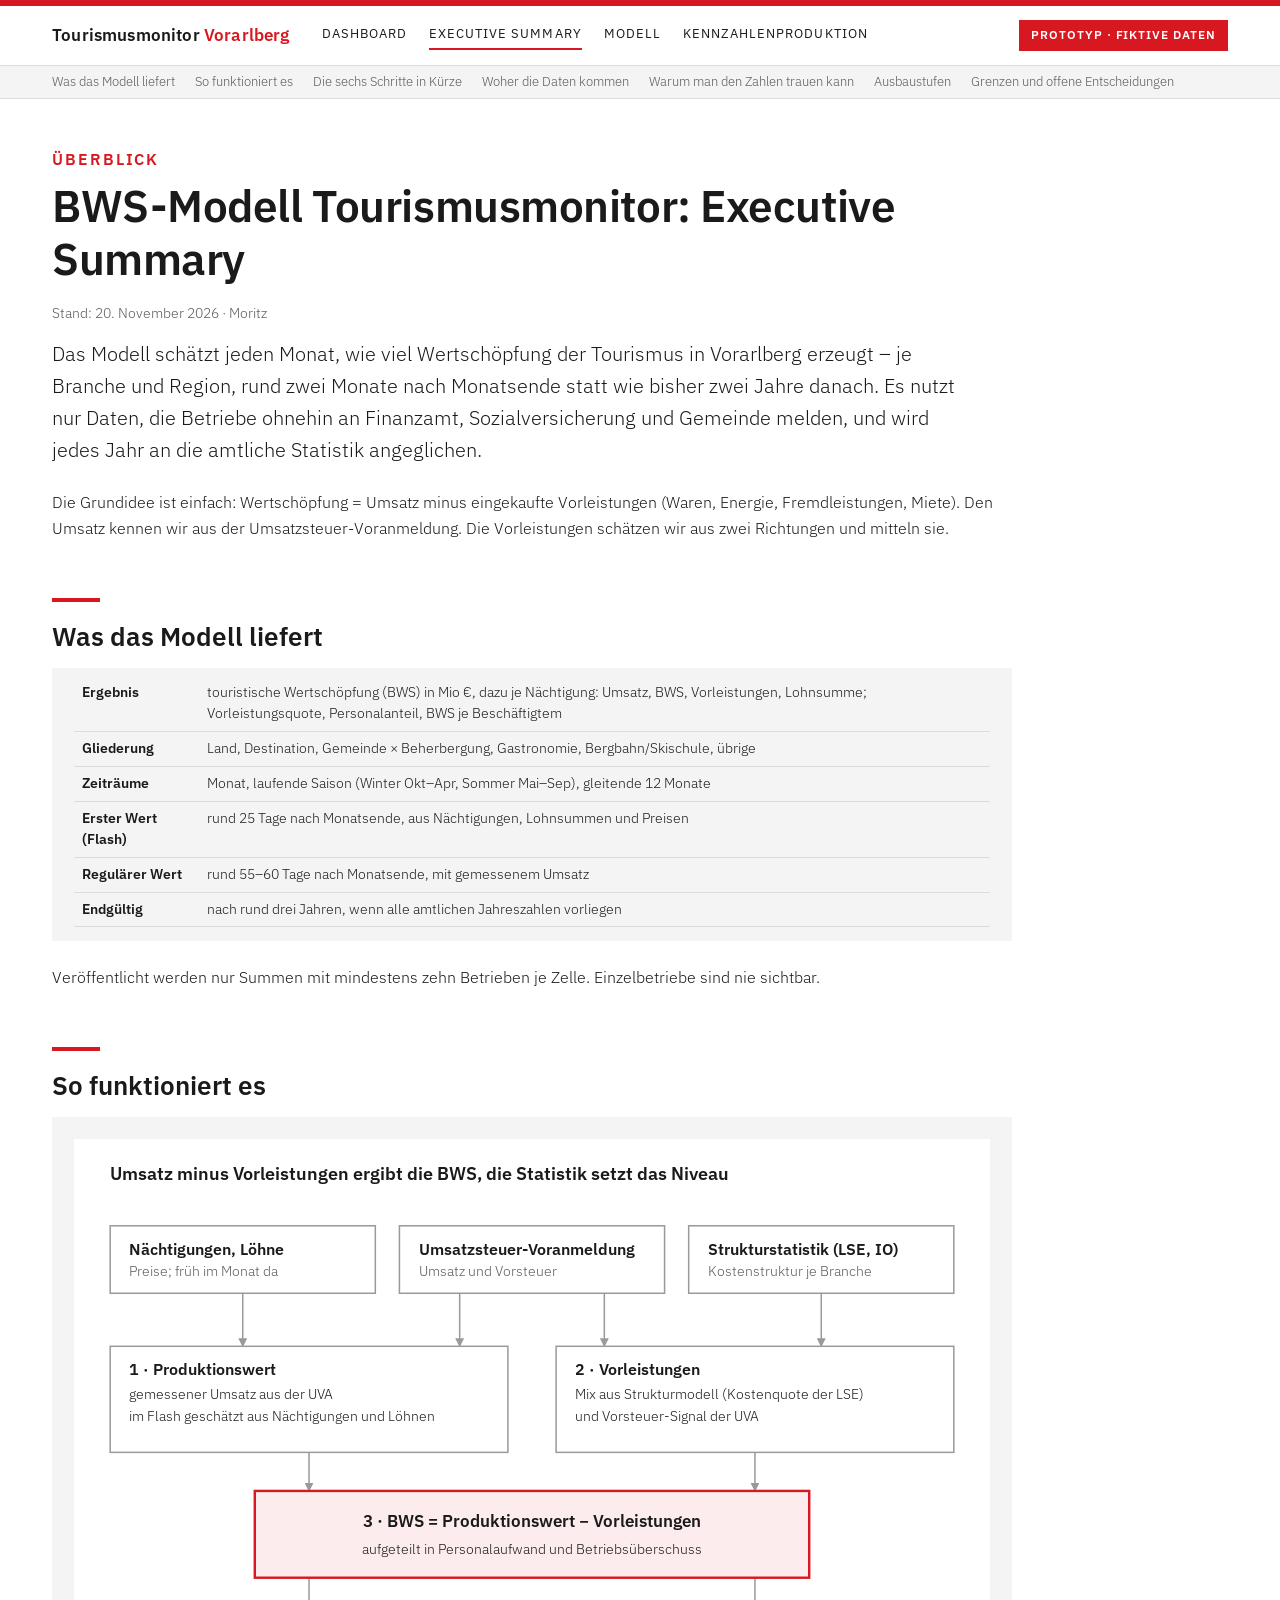
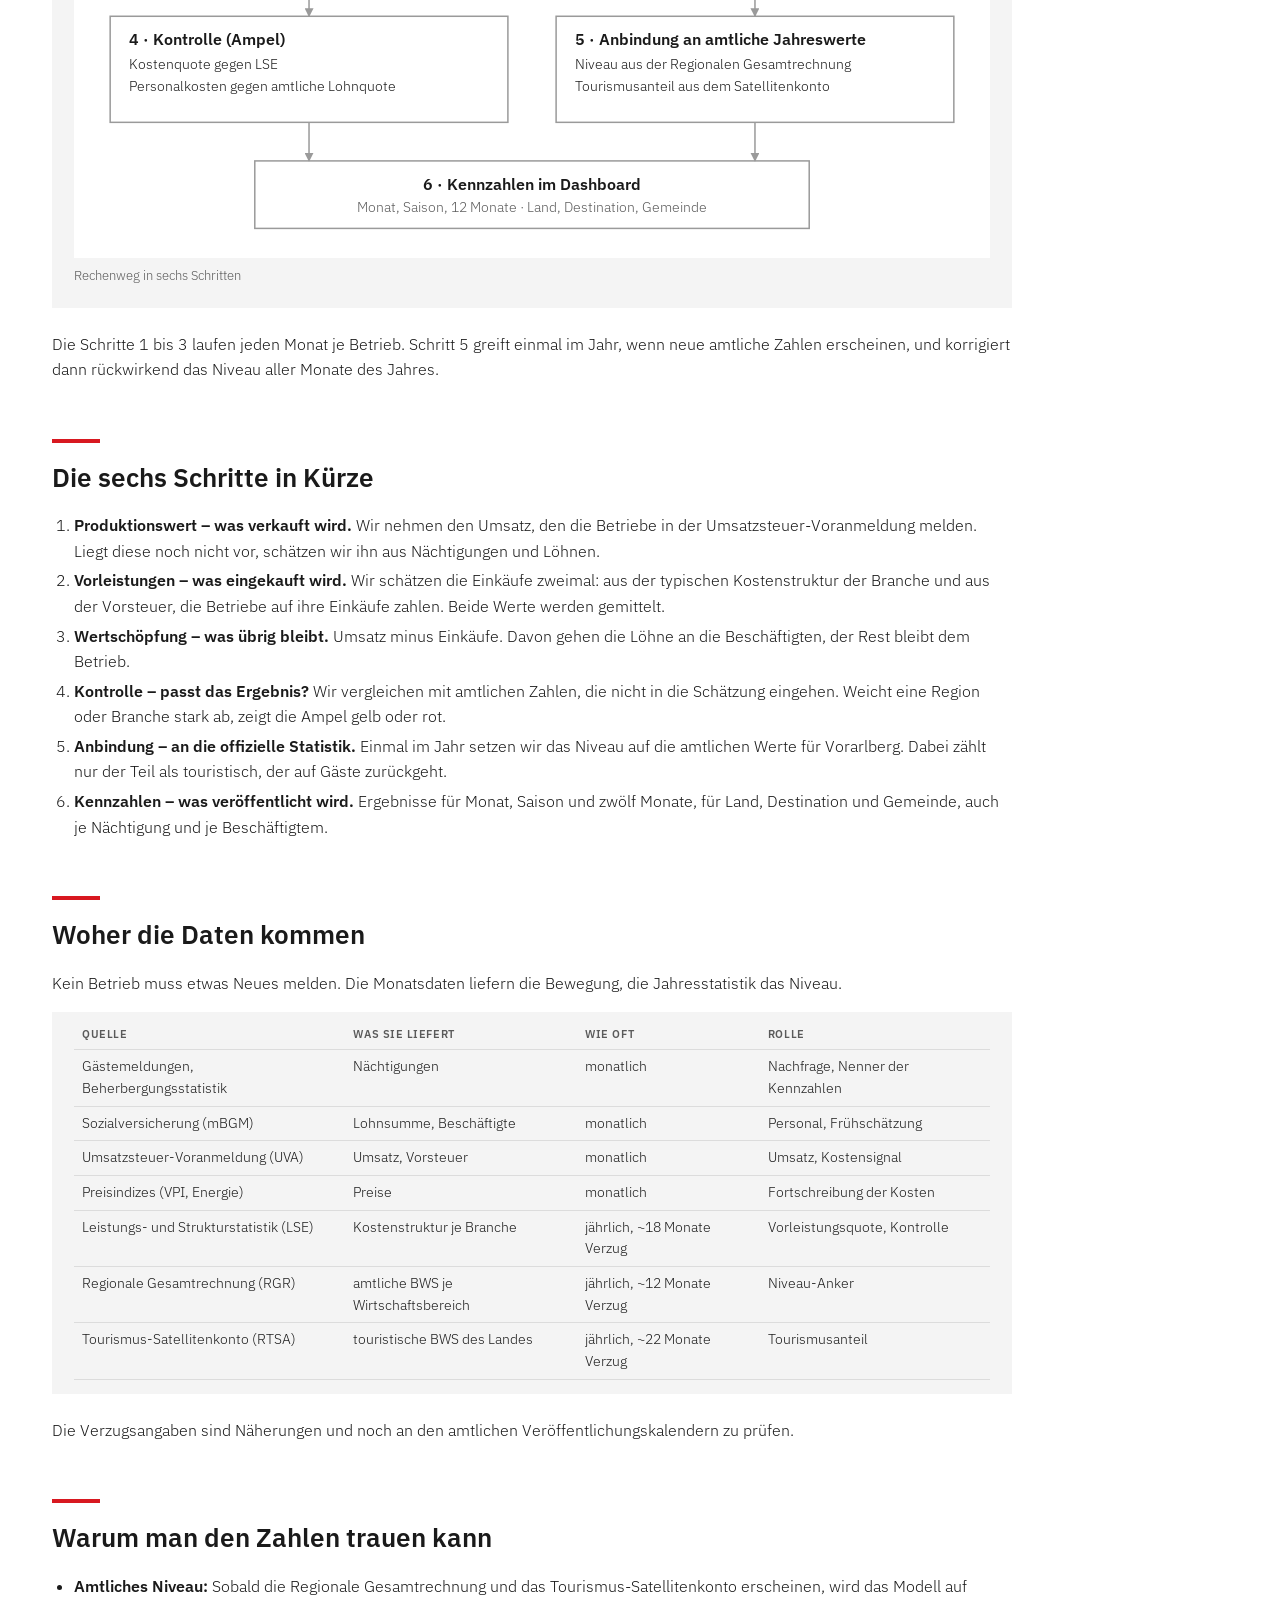
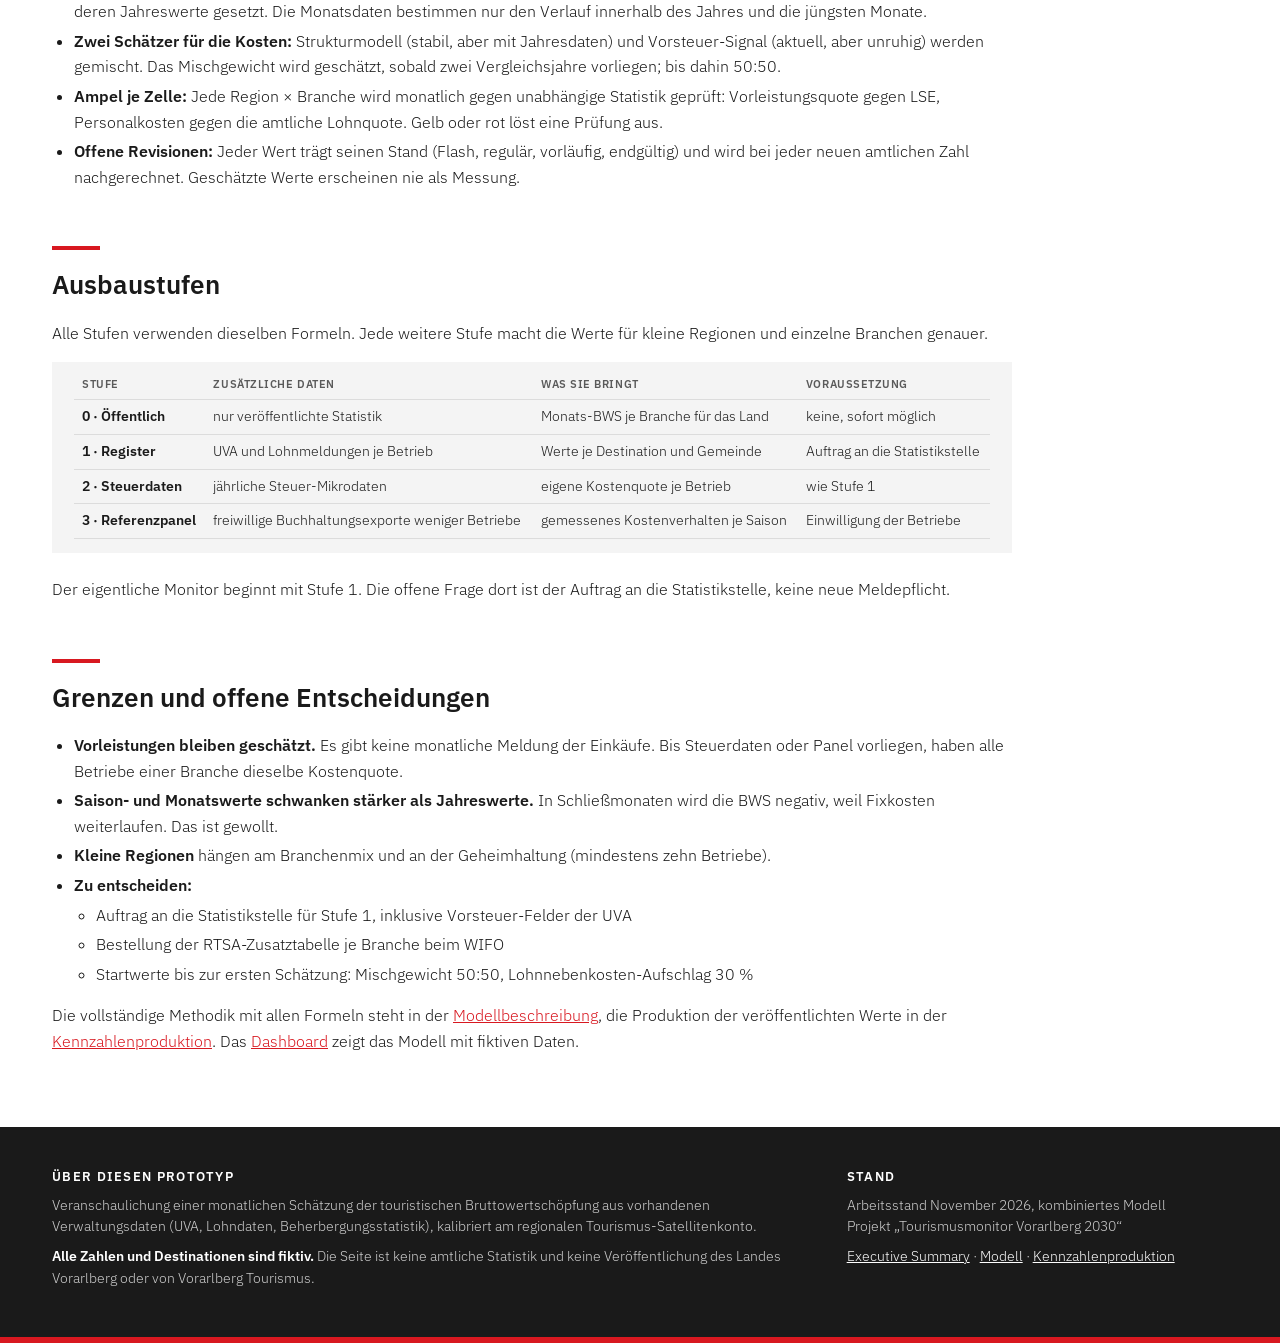
==== commit 6fda3aa1: "Executive Summary: Abschnitt zu den sechs Schritten in einfacher Sprache Co-Authored-By: Claude Opus" ====
--- a/executive-summary.html
+++ b/executive-summary.html
@@ -17,7 +17,7 @@
     </nav>
     <div class="vh-proto">Prototyp · fiktive Daten</div>
   </div>
-  <nav class="vh-sub" aria-label="Auf dieser Seite"><div class="vh-sub-in"><a href="#was-das-modell-liefert">Was das Modell liefert</a><a href="#so-funktioniert-es">So funktioniert es</a><a href="#woher-die-daten-kommen">Woher die Daten kommen</a><a href="#warum-man-den-zahlen-trauen-kann">Warum man den Zahlen trauen
+  <nav class="vh-sub" aria-label="Auf dieser Seite"><div class="vh-sub-in"><a href="#was-das-modell-liefert">Was das Modell liefert</a><a href="#so-funktioniert-es">So funktioniert es</a><a href="#die-sechs-schritte-in-kürze">Die sechs Schritte in Kürze</a><a href="#woher-die-daten-kommen">Woher die Daten kommen</a><a href="#warum-man-den-zahlen-trauen-kann">Warum man den Zahlen trauen
 kann</a><a href="#ausbaustufen">Ausbaustufen</a><a href="#grenzen-und-offene-entscheidungen">Grenzen und offene
 Entscheidungen</a></div></nav>
 </header>
@@ -132,6 +132,28 @@
 <p>Die Schritte 1 bis 3 laufen jeden Monat je Betrieb. Schritt 5 greift
 einmal im Jahr, wenn neue amtliche Zahlen erscheinen, und korrigiert
 dann rückwirkend das Niveau aller Monate des Jahres.</p>
+<h2 class="tm-h2" id="die-sechs-schritte-in-kürze">Die sechs Schritte in Kürze</h2>
+<ol type="1">
+<li><strong>Produktionswert – was verkauft wird.</strong> Wir nehmen den
+Umsatz, den die Betriebe in der Umsatzsteuer-Voranmeldung melden. Liegt
+diese noch nicht vor, schätzen wir ihn aus Nächtigungen und Löhnen.</li>
+<li><strong>Vorleistungen – was eingekauft wird.</strong> Wir schätzen
+die Einkäufe zweimal: aus der typischen Kostenstruktur der Branche und
+aus der Vorsteuer, die Betriebe auf ihre Einkäufe zahlen. Beide Werte
+werden gemittelt.</li>
+<li><strong>Wertschöpfung – was übrig bleibt.</strong> Umsatz minus
+Einkäufe. Davon gehen die Löhne an die Beschäftigten, der Rest bleibt
+dem Betrieb.</li>
+<li><strong>Kontrolle – passt das Ergebnis?</strong> Wir vergleichen mit
+amtlichen Zahlen, die nicht in die Schätzung eingehen. Weicht eine
+Region oder Branche stark ab, zeigt die Ampel gelb oder rot.</li>
+<li><strong>Anbindung – an die offizielle Statistik.</strong> Einmal im
+Jahr setzen wir das Niveau auf die amtlichen Werte für Vorarlberg. Dabei
+zählt nur der Teil als touristisch, der auf Gäste zurückgeht.</li>
+<li><strong>Kennzahlen – was veröffentlicht wird.</strong> Ergebnisse
+für Monat, Saison und zwölf Monate, für Land, Destination und Gemeinde,
+auch je Nächtigung und je Beschäftigtem.</li>
+</ol>
 <h2 class="tm-h2" id="woher-die-daten-kommen">Woher die Daten kommen</h2>
 <p>Kein Betrieb muss etwas Neues melden. Die Monatsdaten liefern die
 Bewegung, die Jahresstatistik das Niveau.</p>
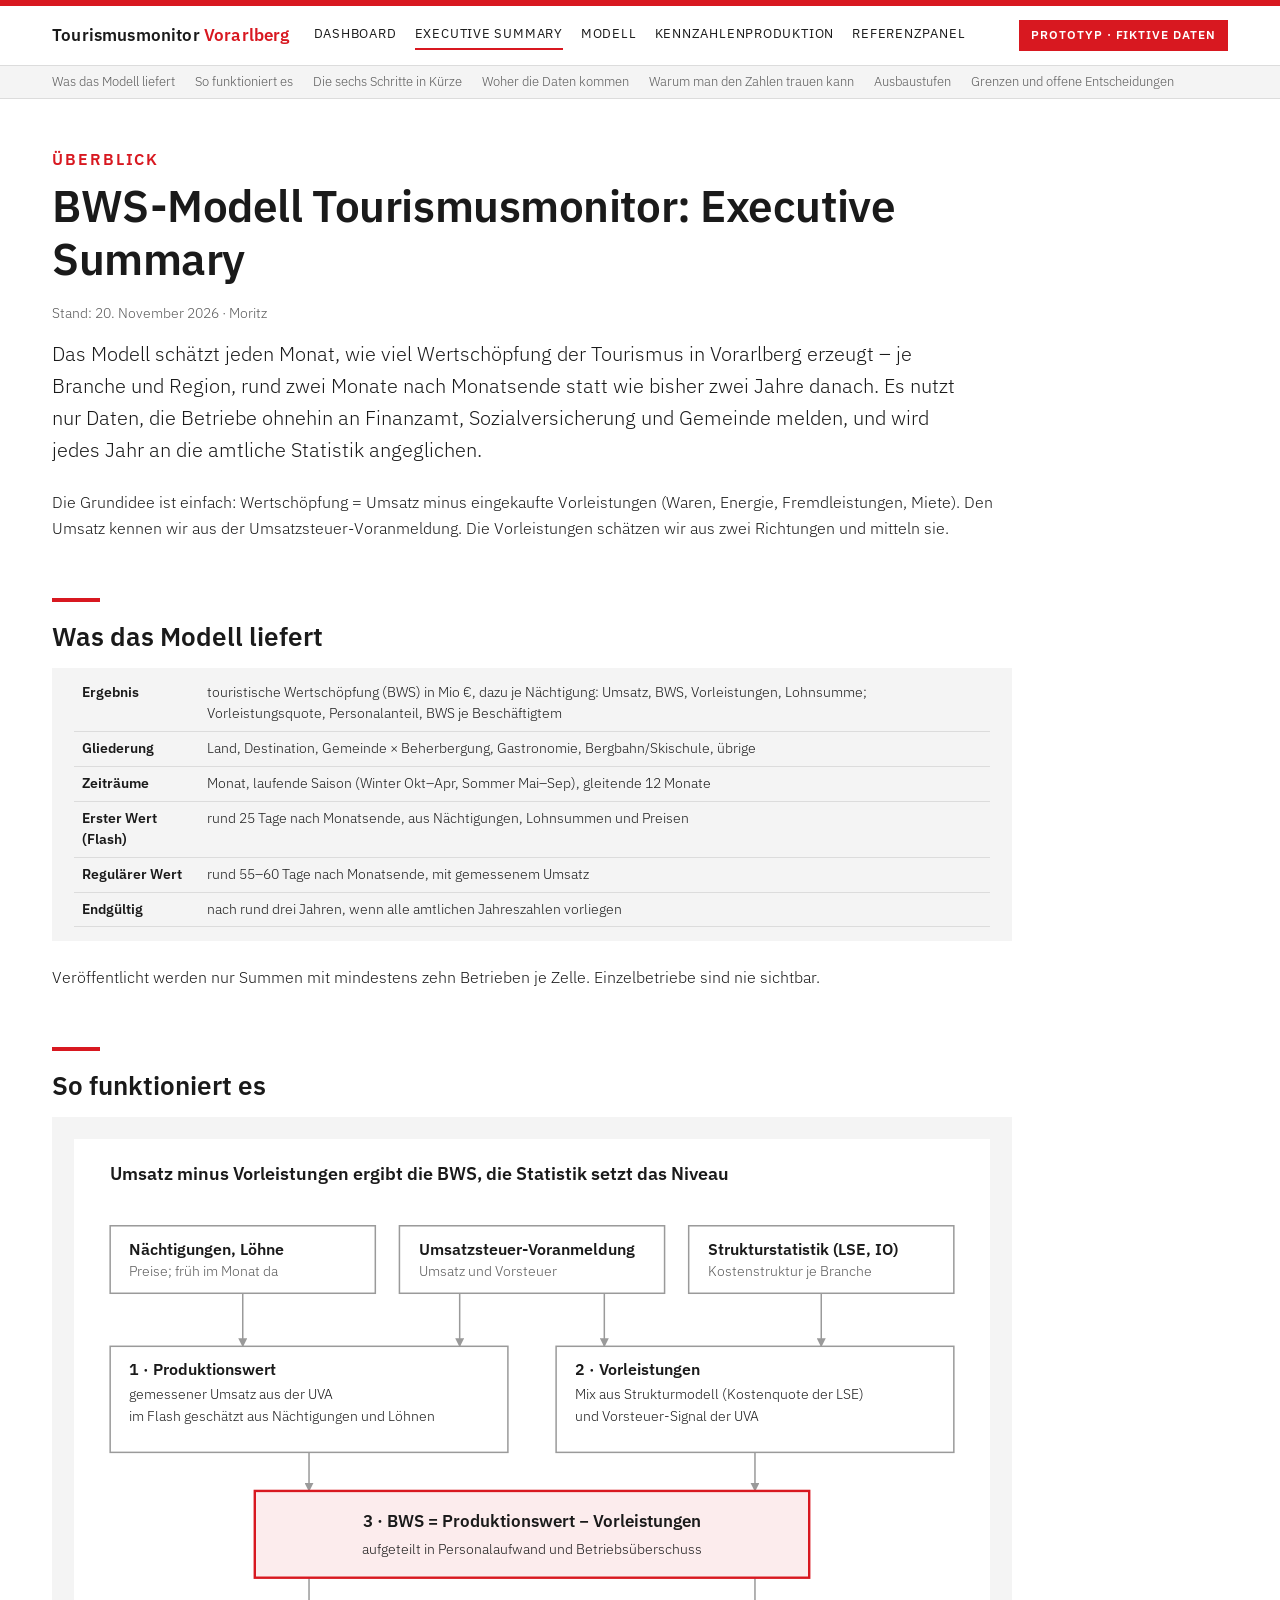
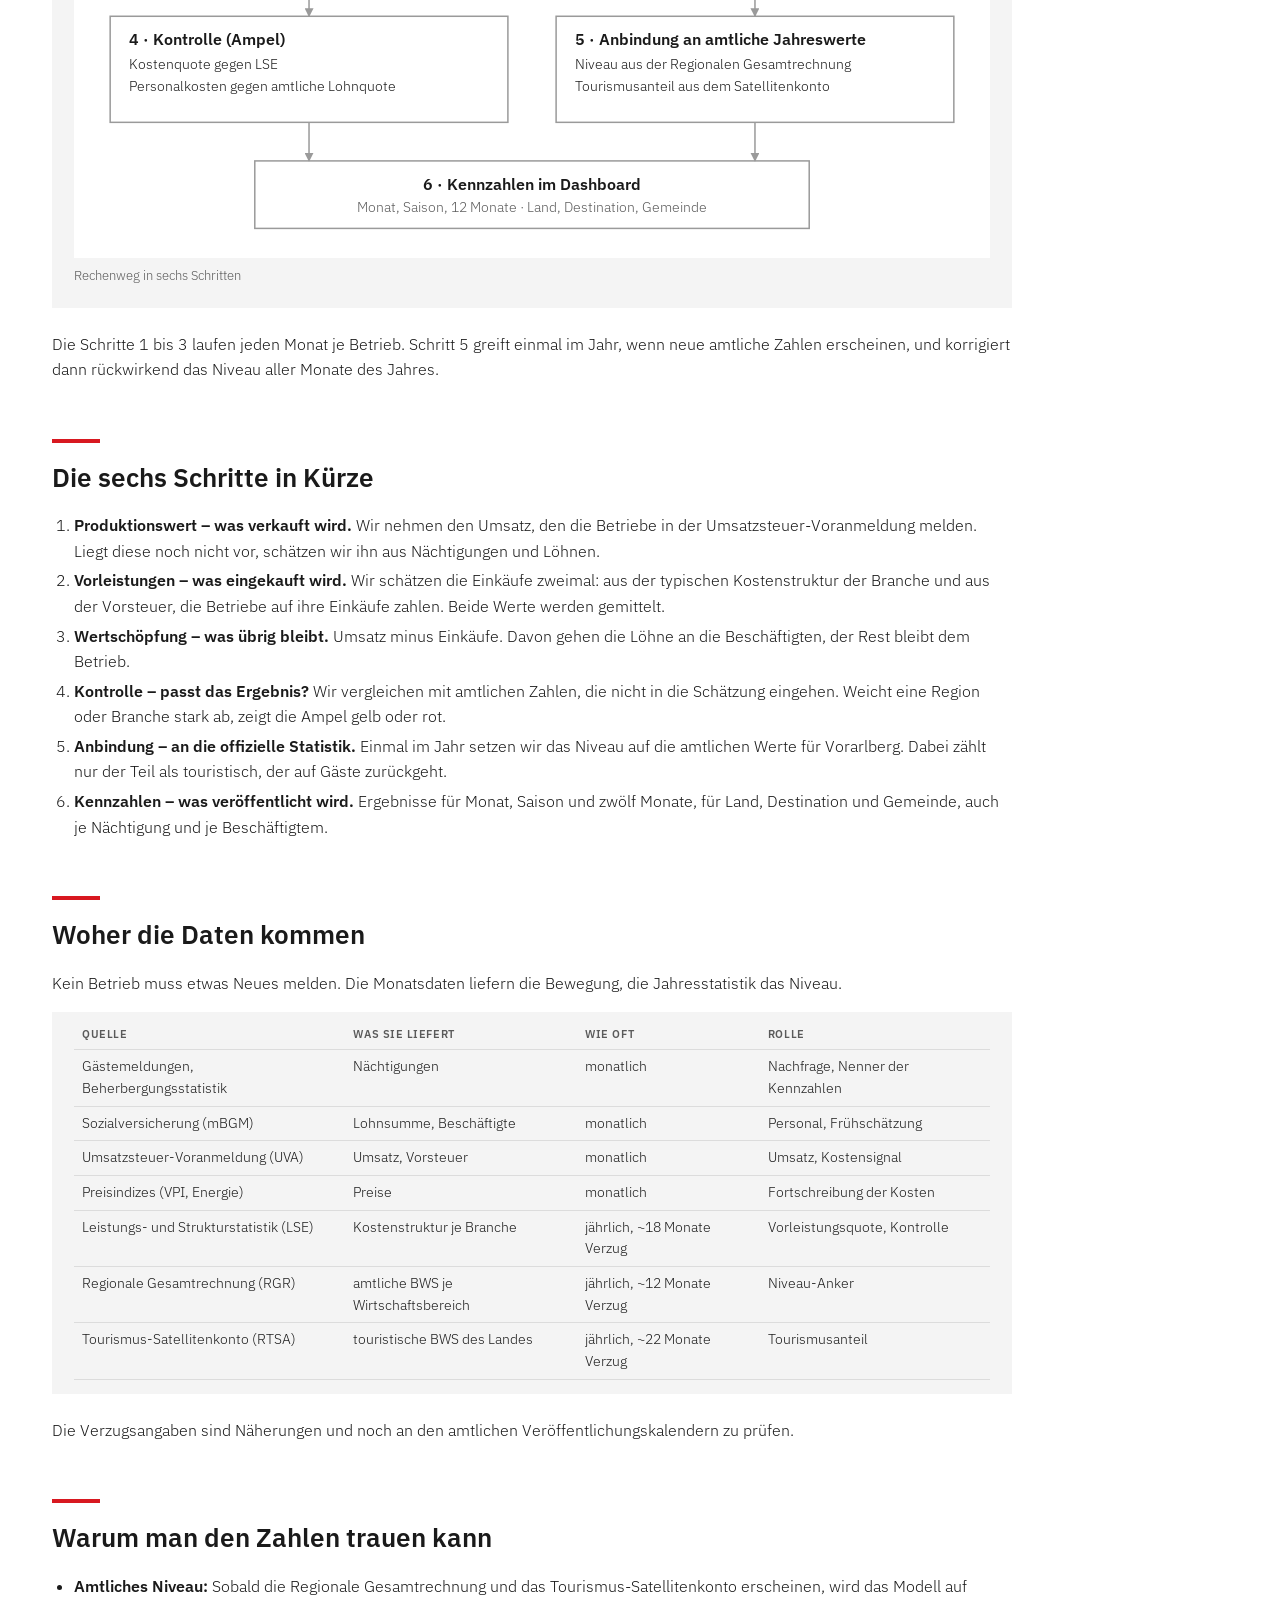
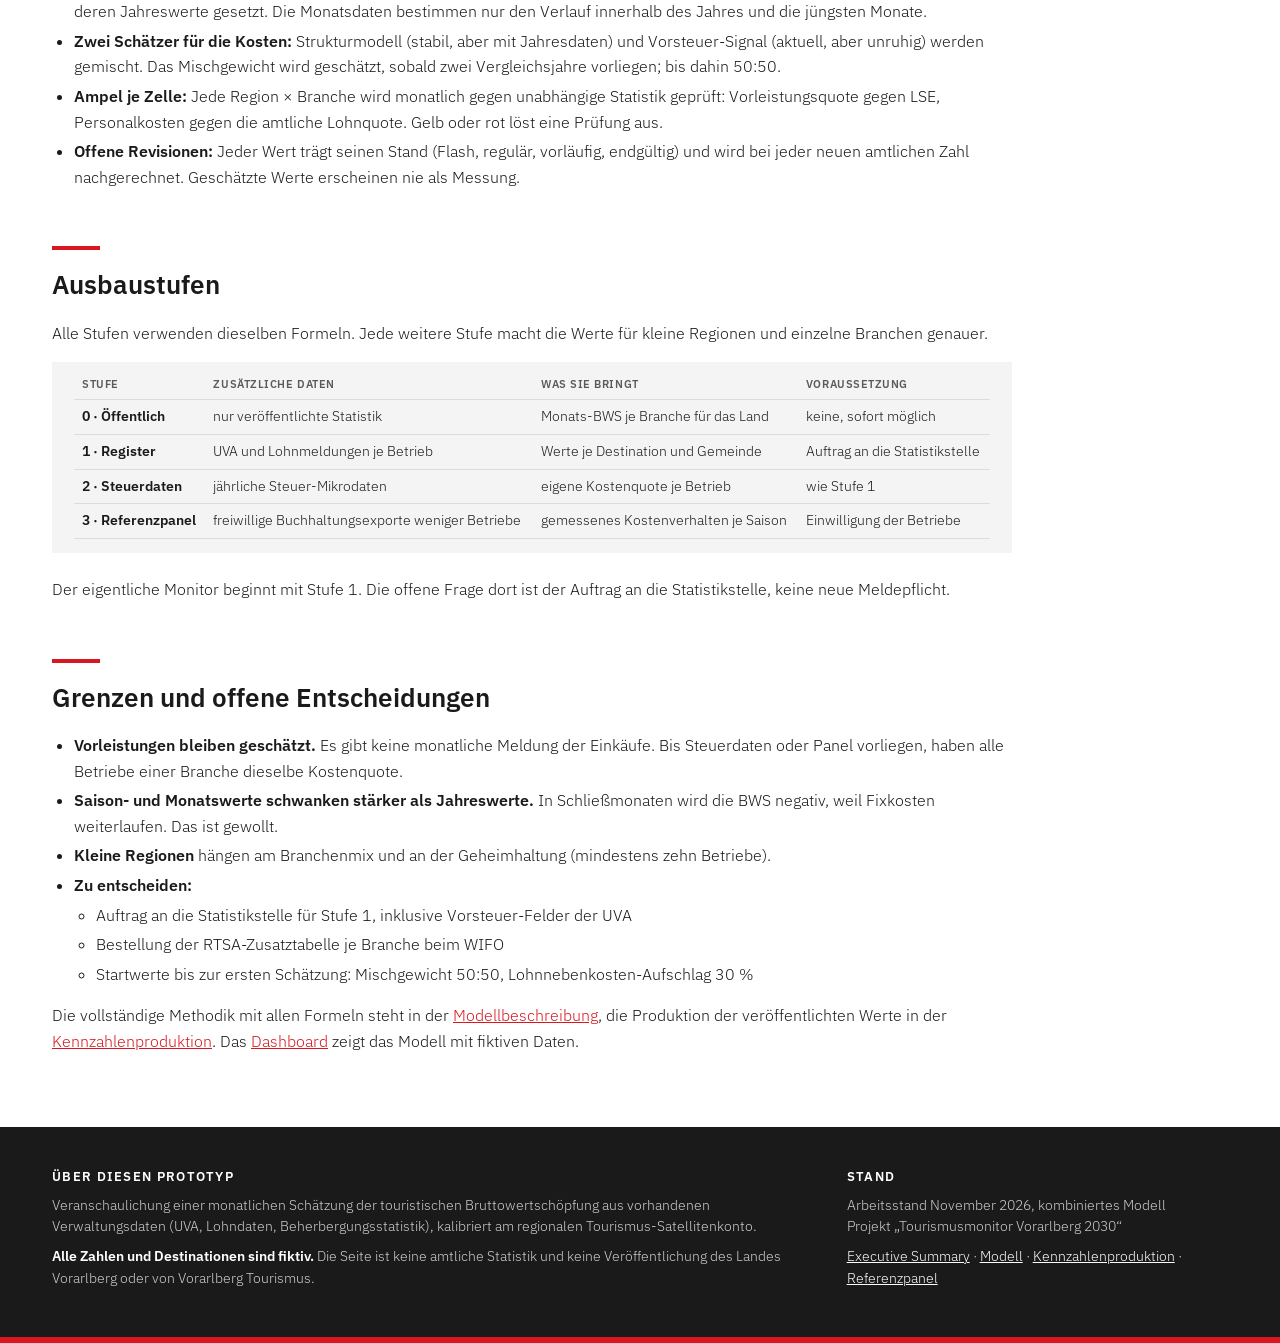
==== commit be339a45: "Unterseite Referenzpanel: Datenkatalog-Dashboard und Anhang BMD/DATEV-Export Neue Seite referenzpane" ====
--- a/executive-summary.html
+++ b/executive-summary.html
@@ -13,7 +13,7 @@
   <div class="vh-in">
     <div class="vh-name">Tourismusmonitor <span>Vorarlberg</span></div>
     <nav class="vh-nav" aria-label="Seiten">
-      <a href="index.html">Dashboard</a><a href="executive-summary.html" aria-current="page">Executive Summary</a><a href="modell.html">Modell</a><a href="kennzahlenproduktion.html">Kennzahlenproduktion</a>
+      <a href="index.html">Dashboard</a><a href="executive-summary.html" aria-current="page">Executive Summary</a><a href="modell.html">Modell</a><a href="kennzahlenproduktion.html">Kennzahlenproduktion</a><a href="referenzpanel.html">Referenzpanel</a>
     </nav>
     <div class="vh-proto">Prototyp · fiktive Daten</div>
   </div>
@@ -311,7 +311,7 @@
     <div>
       <h4>Stand</h4>
       <p>Arbeitsstand November 2026, kombiniertes Modell<br>Projekt „Tourismusmonitor Vorarlberg 2030“</p>
-      <p><a href="executive-summary.html" style="color:#fff">Executive Summary</a> · <a href="modell.html" style="color:#fff">Modell</a> · <a href="kennzahlenproduktion.html" style="color:#fff">Kennzahlenproduktion</a></p>
+      <p><a href="executive-summary.html" style="color:#fff">Executive Summary</a> · <a href="modell.html" style="color:#fff">Modell</a> · <a href="kennzahlenproduktion.html" style="color:#fff">Kennzahlenproduktion</a> · <a href="referenzpanel.html" style="color:#fff">Referenzpanel</a></p>
     </div>
   </div>
   <div class="vf-bar"></div>
--- a/assets/site.css
+++ b/assets/site.css
@@ -72,10 +72,10 @@
 a{color:inherit}
 .vh-top{height:6px;background:var(--red)}
 .vh{position:sticky;top:0;z-index:20;background:#fff;border-bottom:1px solid var(--line)}
-.vh-in{max-width:1240px;margin:0 auto;padding:14px 32px;display:flex;align-items:center;gap:32px;flex-wrap:wrap}
+.vh-in{max-width:1240px;margin:0 auto;padding:14px 32px;display:flex;align-items:center;gap:24px;flex-wrap:wrap}
 .vh-name{font-weight:600;font-size:17px;letter-spacing:.01em;white-space:nowrap}
 .vh-name span{color:var(--red)}
-.vh-nav{display:flex;gap:22px;flex-wrap:wrap;font-size:13px;text-transform:uppercase;letter-spacing:.08em}
+.vh-nav{display:flex;gap:18px;flex-wrap:wrap;font-size:13px;text-transform:uppercase;letter-spacing:.06em}
 .vh-nav a{text-decoration:none;font-weight:400;padding:4px 0;border-bottom:2px solid transparent}
 .vh-nav a:hover,.vh-nav a[aria-current]{border-bottom-color:var(--red)}
 .vh-sub{border-top:1px solid var(--line);background:var(--panel)}
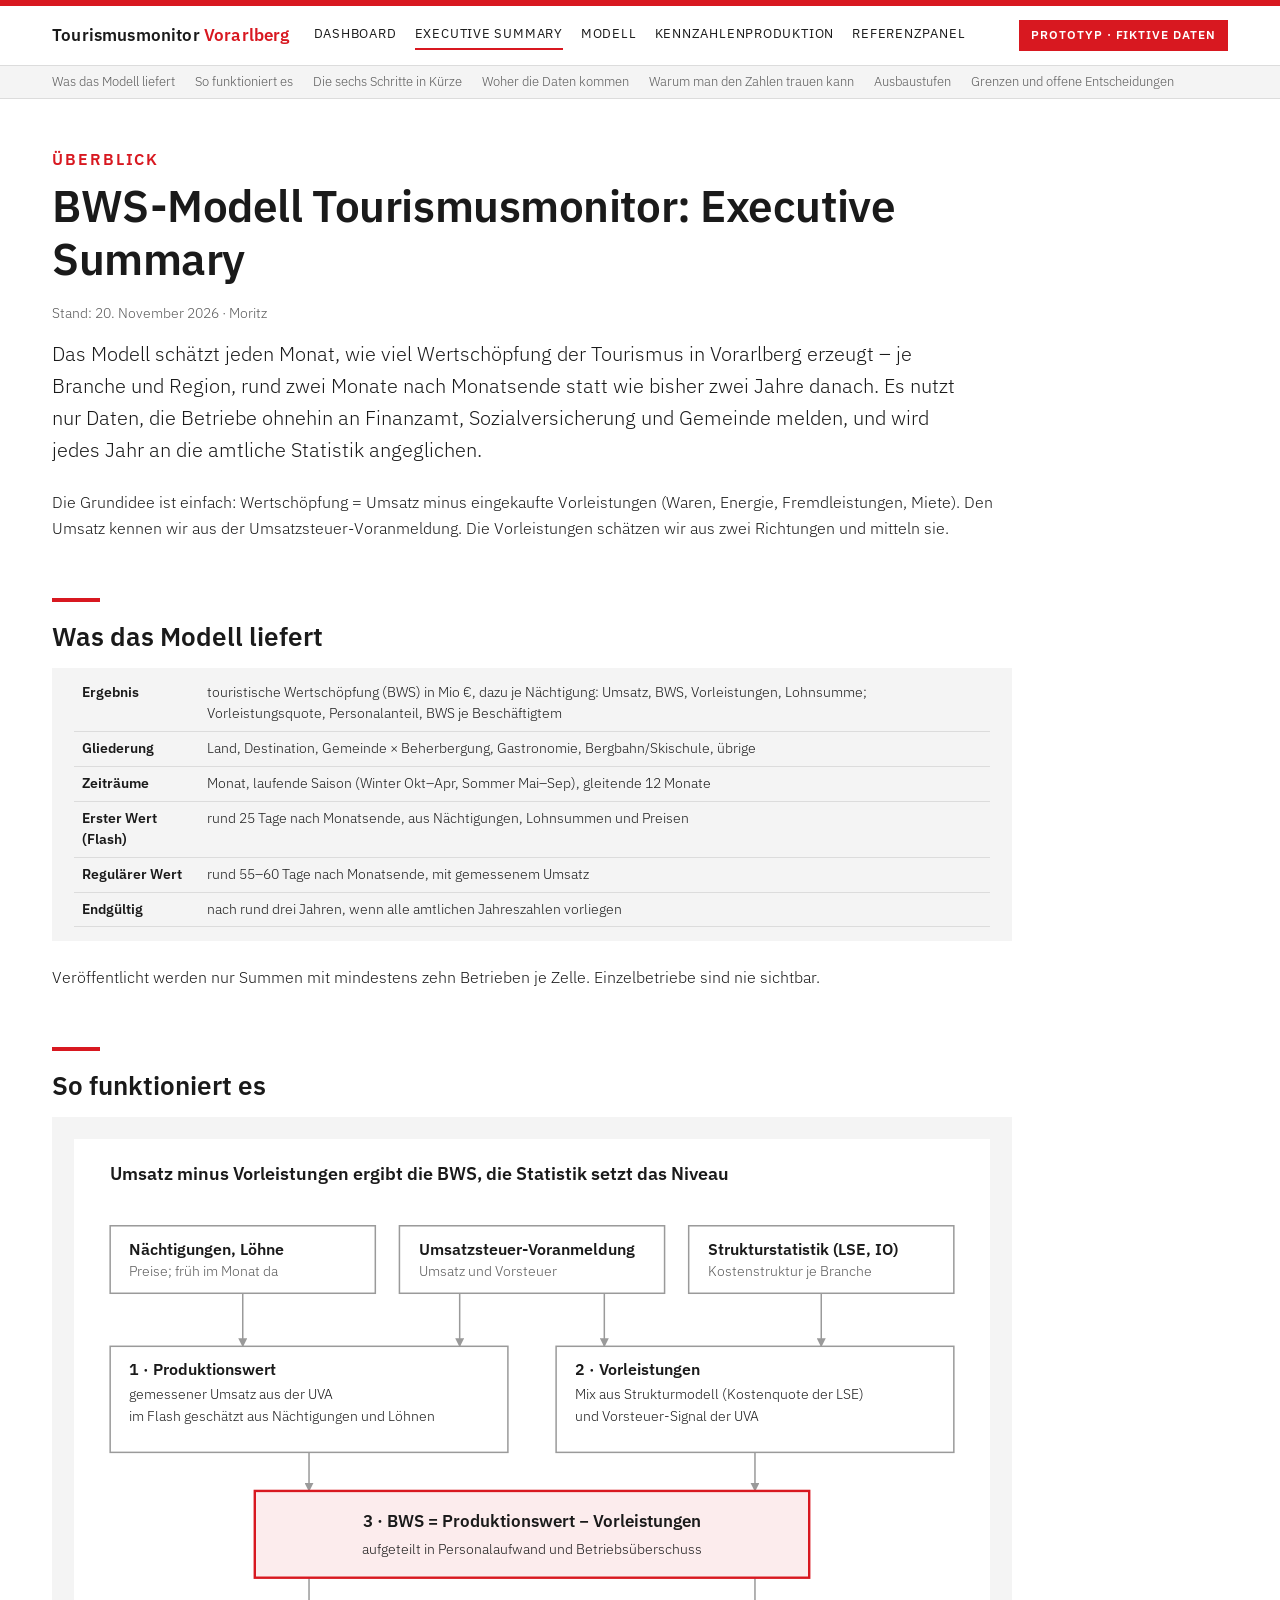
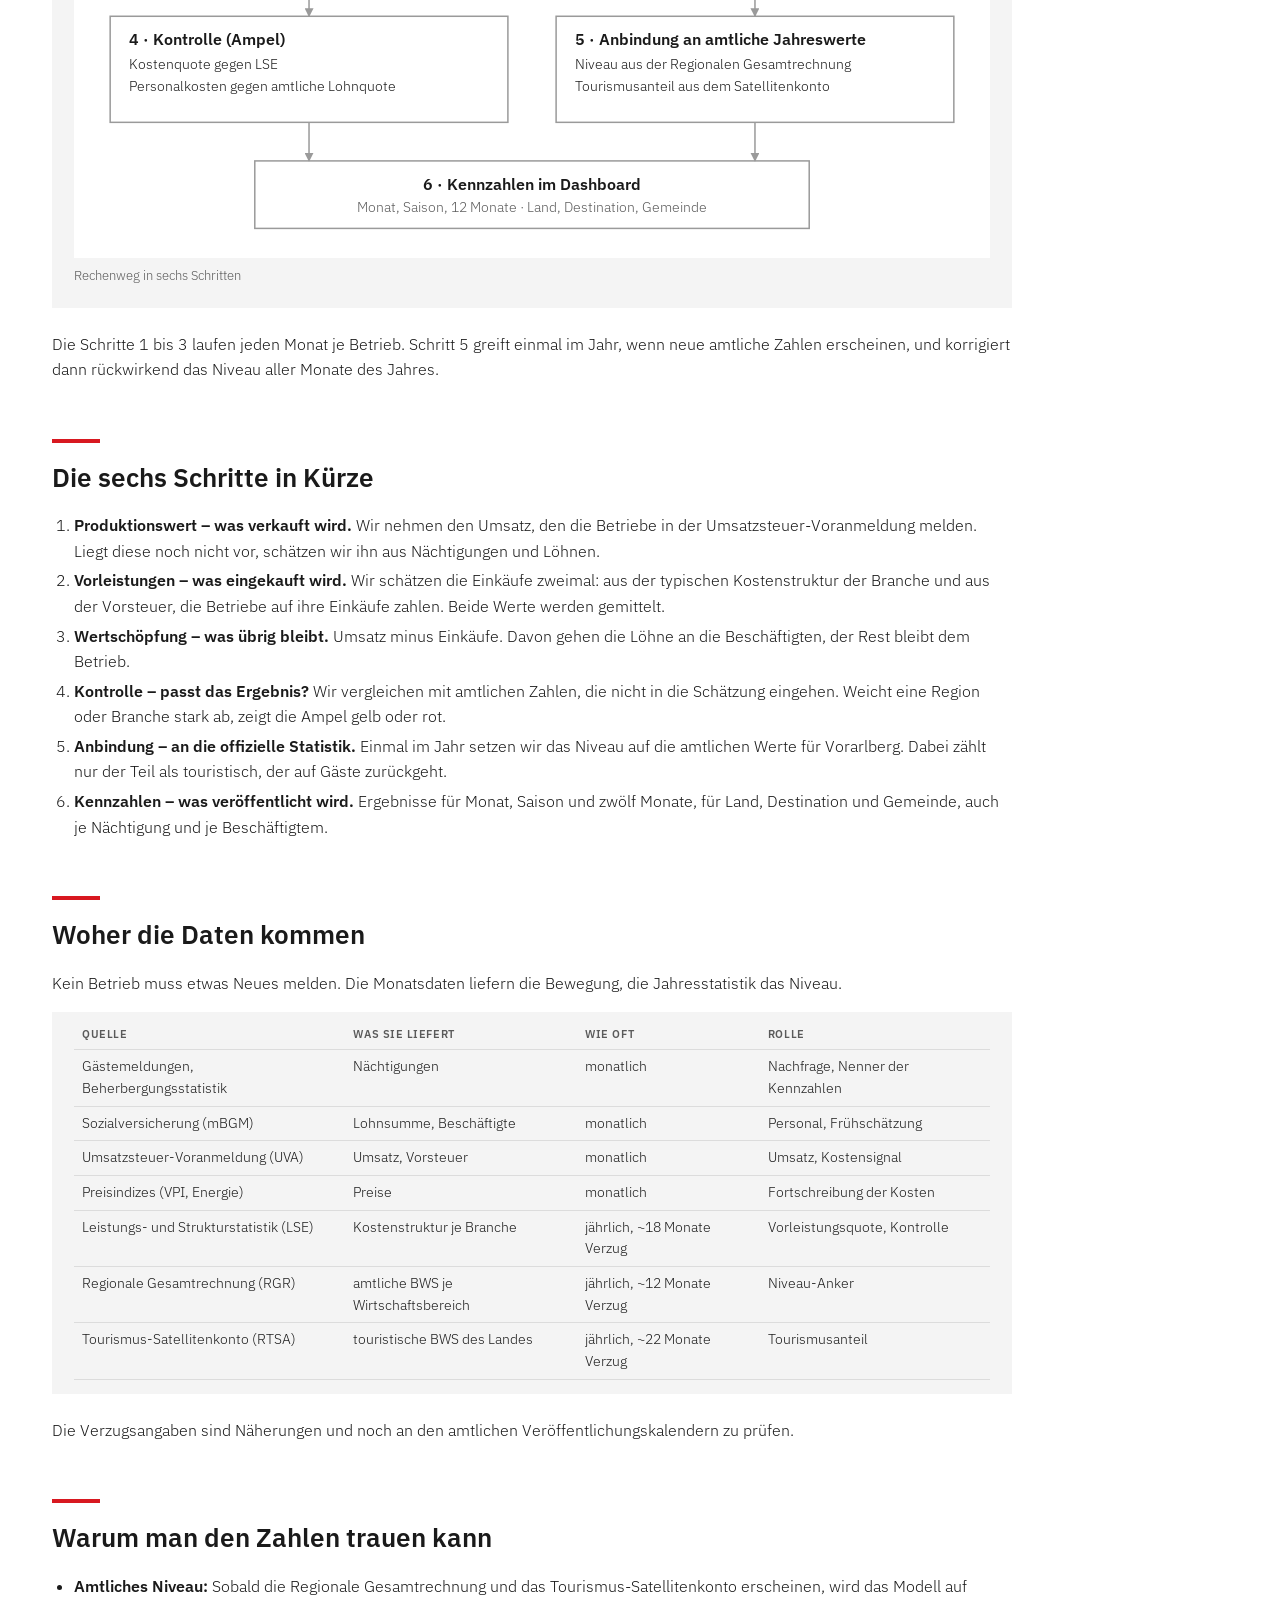
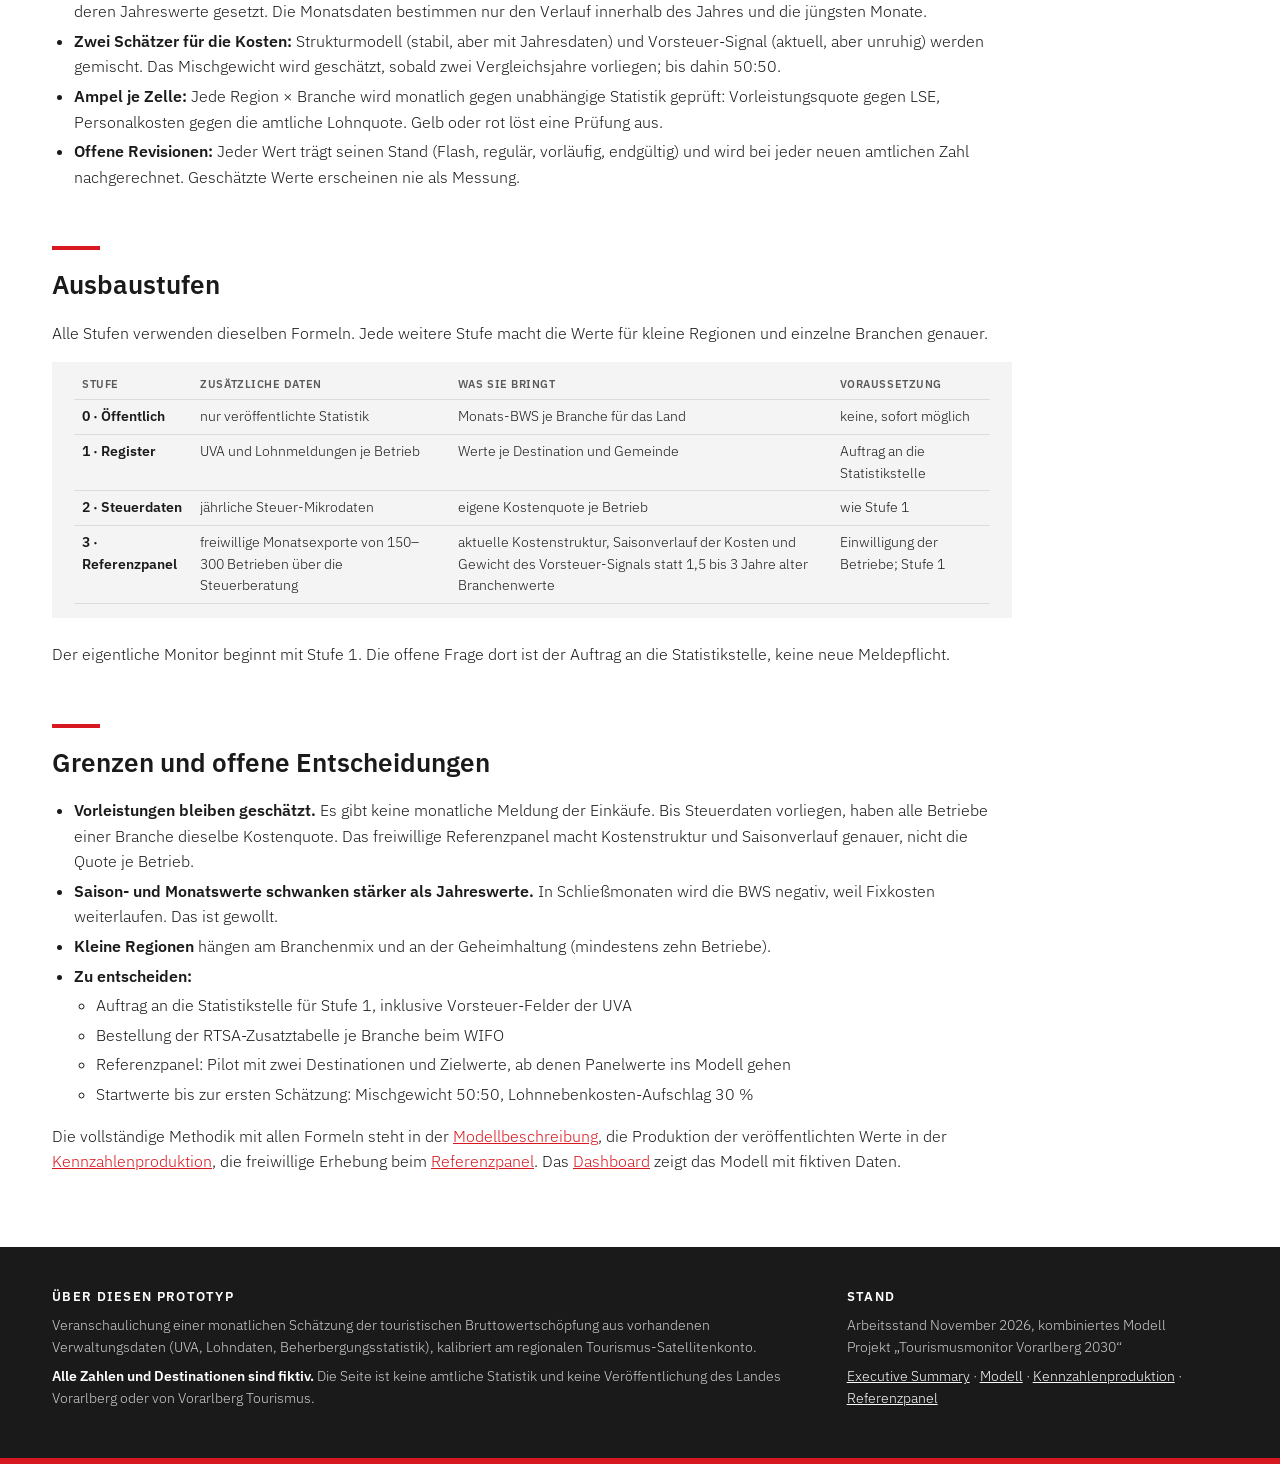
==== commit c45bbc41: "Referenzpanel in Modell, Kennzahlenproduktion, Dashboard und Executive Summary einarbeiten - Modell:" ====
--- a/executive-summary.html
+++ b/executive-summary.html
@@ -268,9 +268,9 @@
 </tr>
 <tr class="even">
 <td><strong>3 · Referenzpanel</strong></td>
-<td>freiwillige Buchhaltungsexporte weniger Betriebe</td>
-<td>gemessenes Kostenverhalten je Saison</td>
-<td>Einwilligung der Betriebe</td>
+<td>freiwillige Monatsexporte von 150–300 Betrieben über die Steuerberatung</td>
+<td>aktuelle Kostenstruktur, Saisonverlauf der Kosten und Gewicht des Vorsteuer-Signals statt 1,5 bis 3 Jahre alter Branchenwerte</td>
+<td>Einwilligung der Betriebe; Stufe 1</td>
 </tr>
 </tbody>
 </table></div>
@@ -280,8 +280,10 @@
 Entscheidungen</h2>
 <ul>
 <li><strong>Vorleistungen bleiben geschätzt.</strong> Es gibt keine
-monatliche Meldung der Einkäufe. Bis Steuerdaten oder Panel vorliegen,
-haben alle Betriebe einer Branche dieselbe Kostenquote.</li>
+monatliche Meldung der Einkäufe. Bis Steuerdaten vorliegen, haben alle
+Betriebe einer Branche dieselbe Kostenquote. Das freiwillige
+Referenzpanel macht Kostenstruktur und Saisonverlauf genauer, nicht die
+Quote je Betrieb.</li>
 <li><strong>Saison- und Monatswerte schwanken stärker als
 Jahreswerte.</strong> In Schließmonaten wird die BWS negativ, weil
 Fixkosten weiterlaufen. Das ist gewollt.</li>
@@ -292,12 +294,14 @@
 <li>Auftrag an die Statistikstelle für Stufe 1, inklusive
 Vorsteuer-Felder der UVA</li>
 <li>Bestellung der RTSA-Zusatztabelle je Branche beim WIFO</li>
+<li>Referenzpanel: Pilot mit zwei Destinationen und Zielwerte, ab denen
+Panelwerte ins Modell gehen</li>
 <li>Startwerte bis zur ersten Schätzung: Mischgewicht 50:50,
 Lohnnebenkosten-Aufschlag 30 %</li>
 </ul></li>
 </ul>
 <p>Die vollständige Methodik mit allen Formeln steht in der <a href="modell.html">Modellbeschreibung</a>, die Produktion der
-veröffentlichten Werte in der <a href="kennzahlenproduktion.html">Kennzahlenproduktion</a>. Das <a href="index.html">Dashboard</a> zeigt das Modell mit fiktiven Daten.</p>
+veröffentlichten Werte in der <a href="kennzahlenproduktion.html">Kennzahlenproduktion</a>, die freiwillige Erhebung beim <a href="referenzpanel.html">Referenzpanel</a>. Das <a href="index.html">Dashboard</a> zeigt das Modell mit fiktiven Daten.</p>
 
 </div>
 </main>
